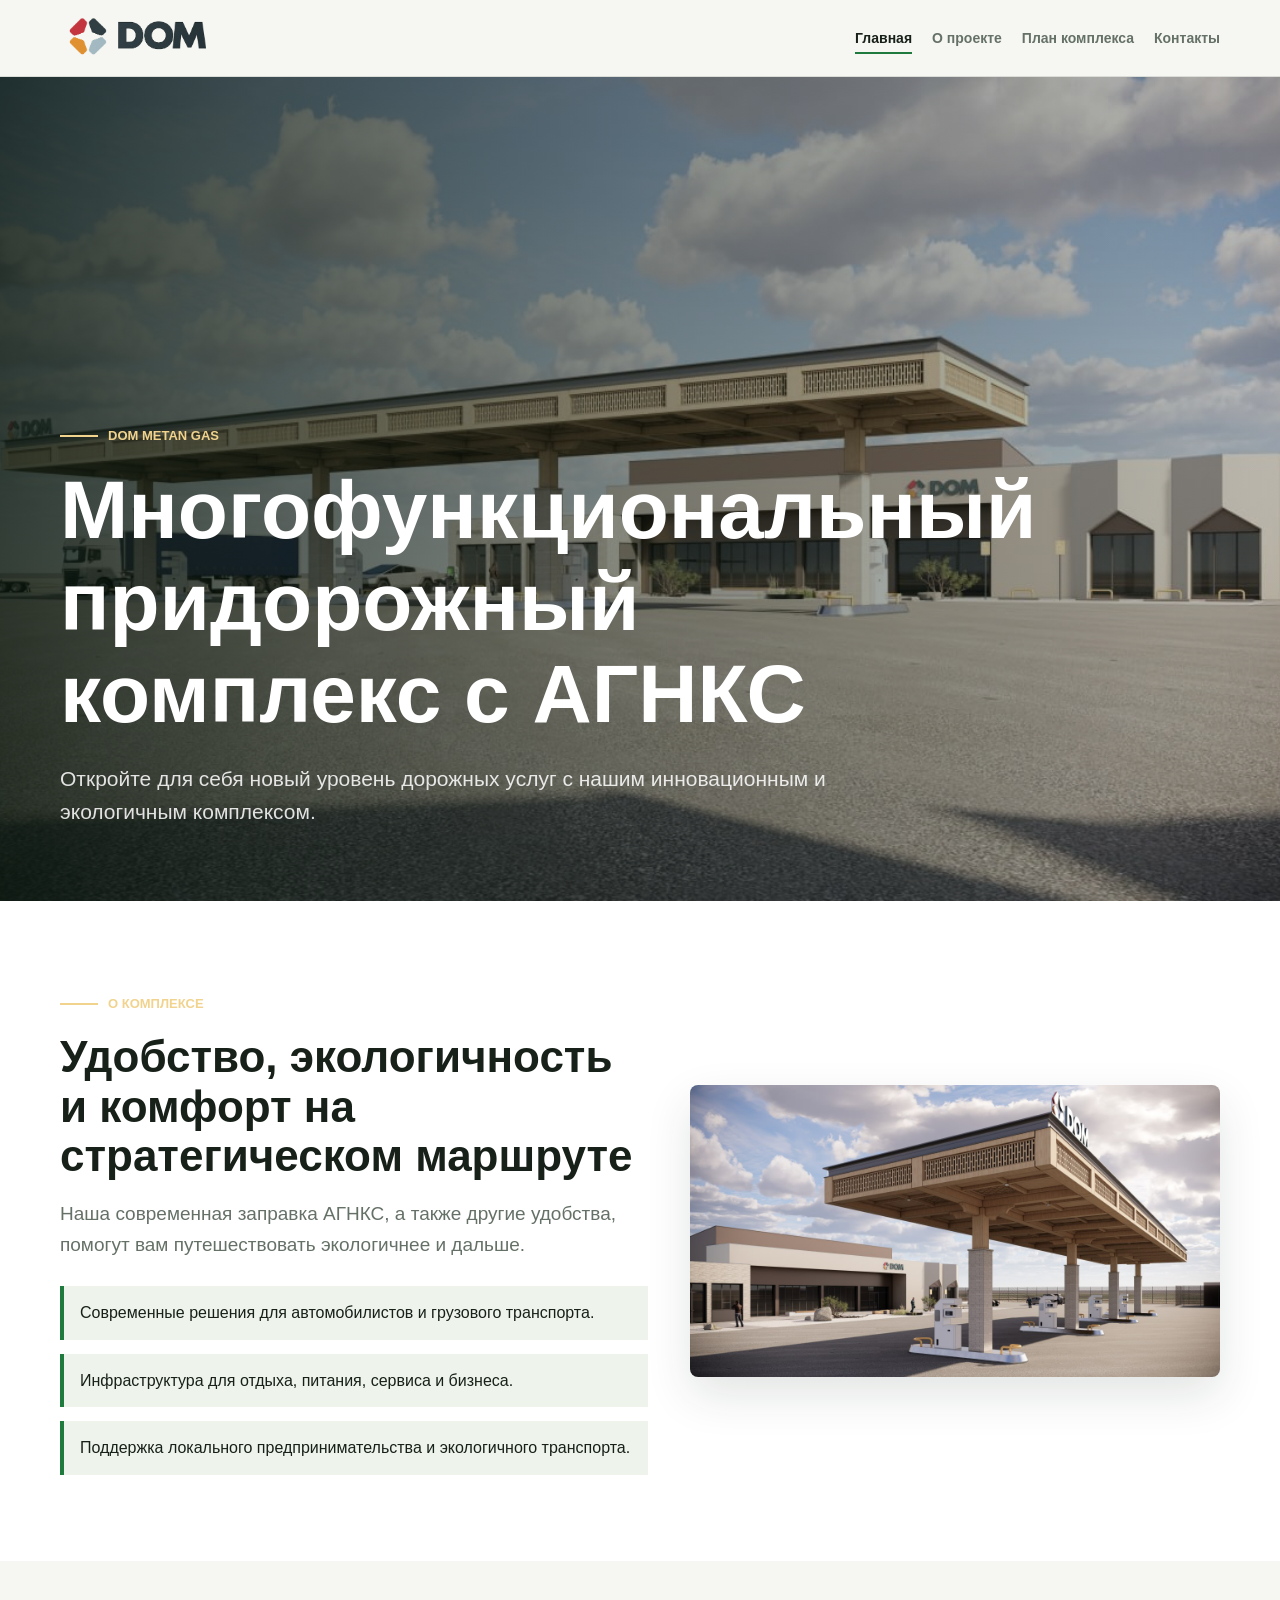
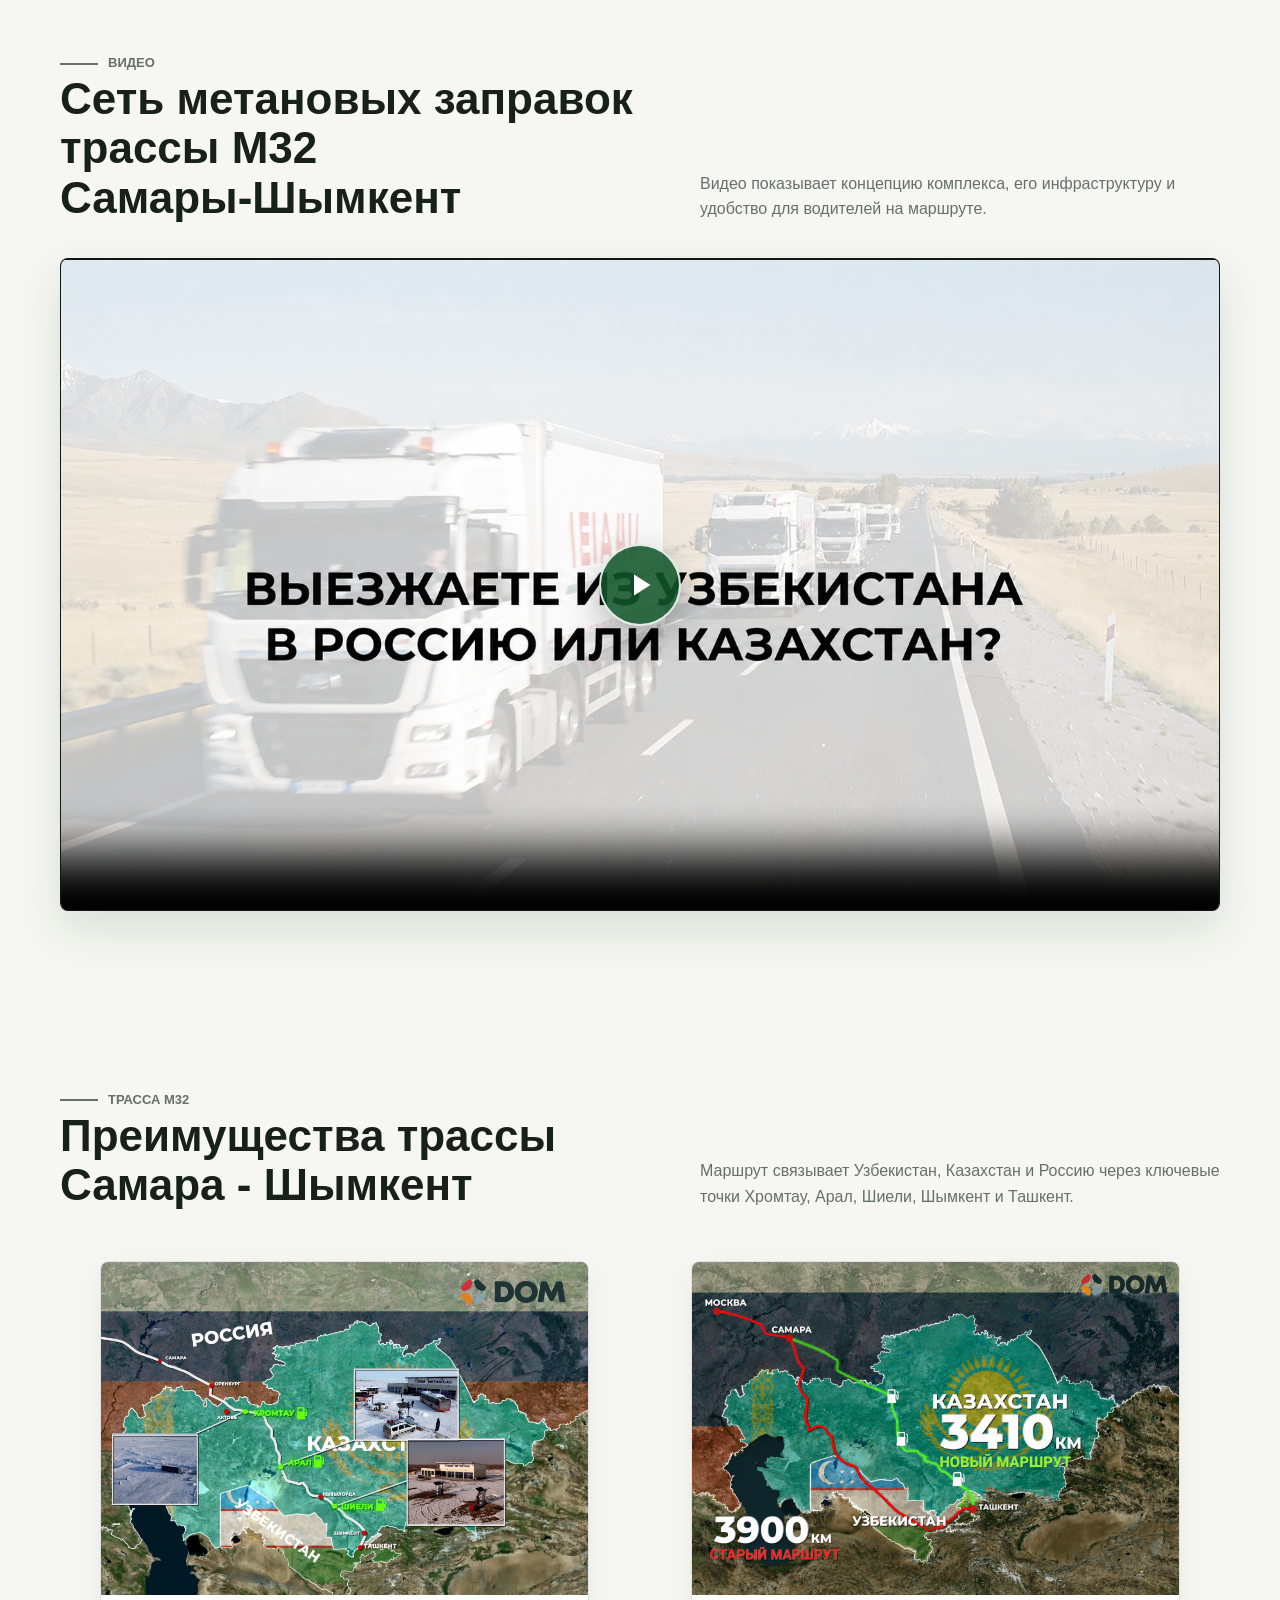
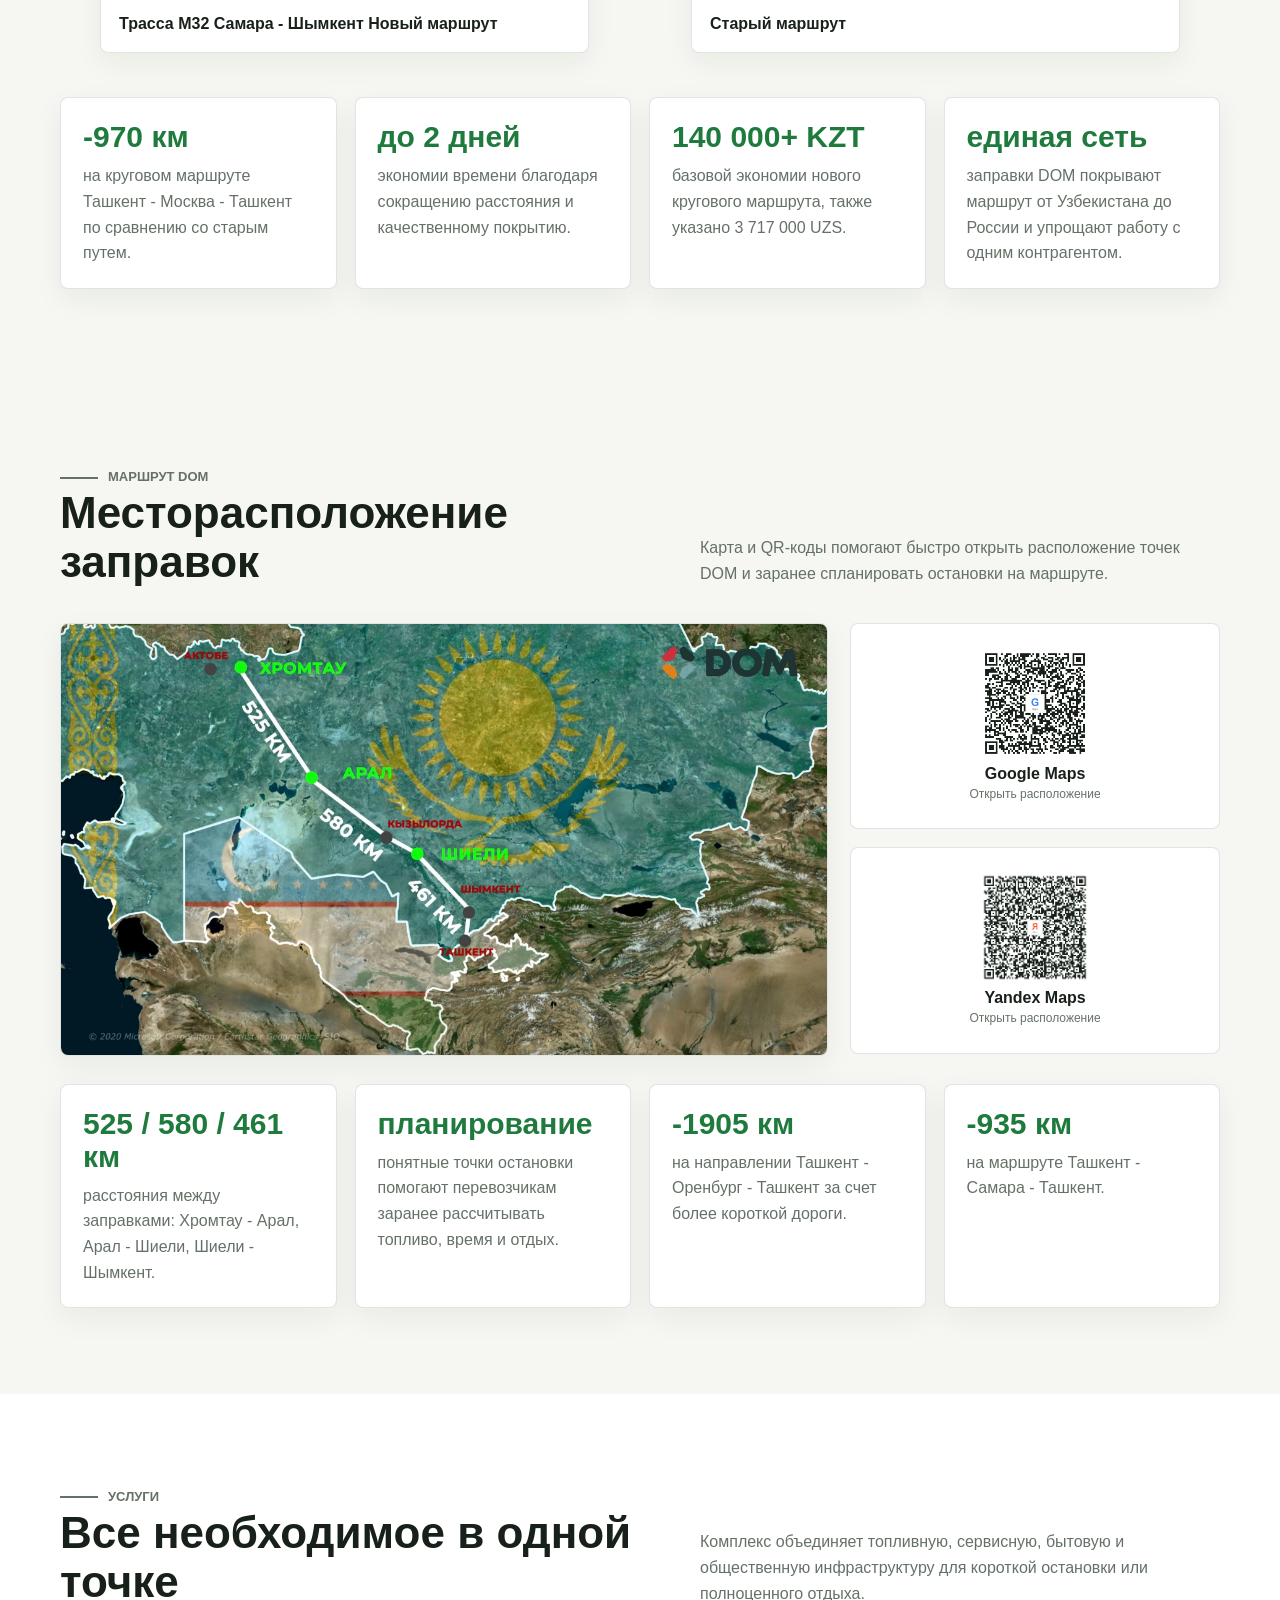
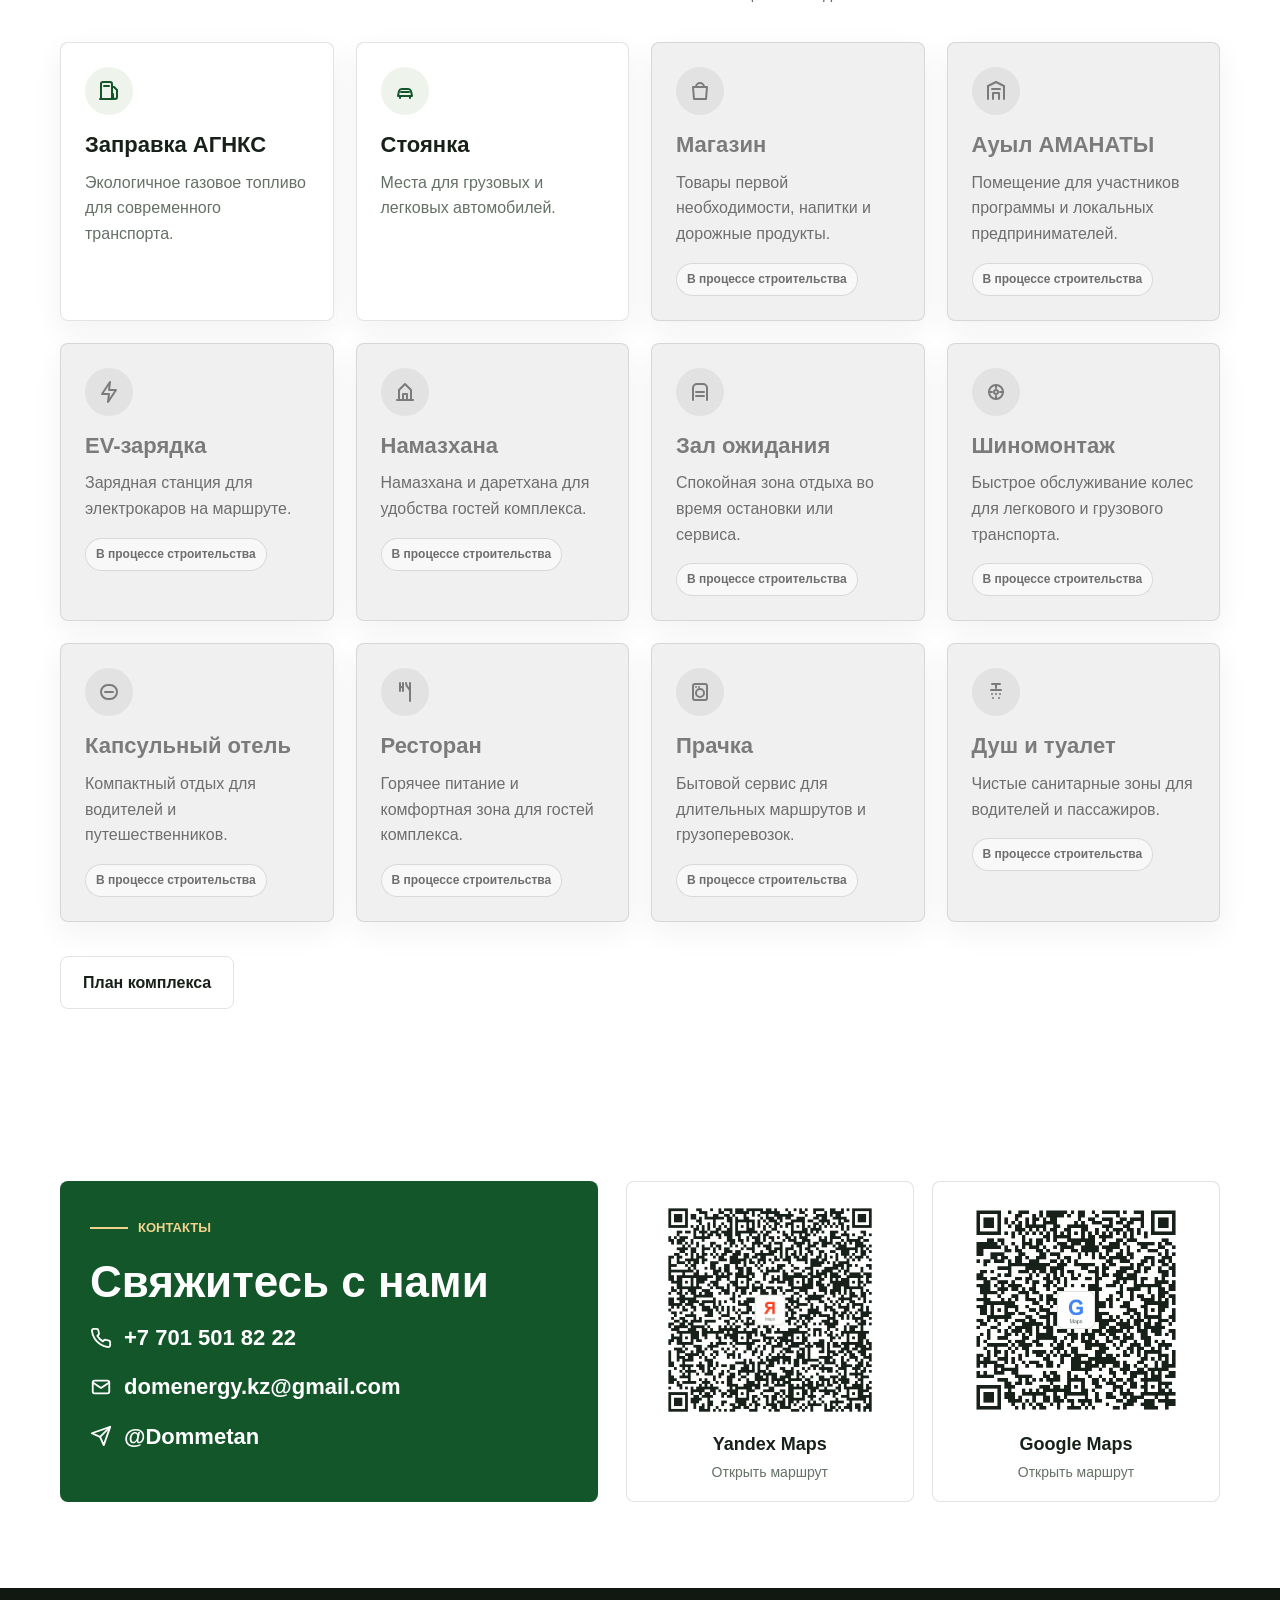
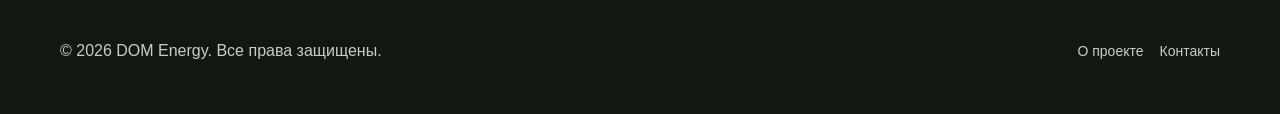
==== index.html @ 52c34eba "Publish DOM Metan Gas static website" ====
<!DOCTYPE html>
<html lang="ru">
<head>
  <meta charset="UTF-8">
  <meta name="viewport" content="width=device-width, initial-scale=1.0">
  <title>DOM Energy | Многофункциональный придорожный комплекс с АГНКС</title>
  <meta name="description" content="Многофункциональный придорожный комплекс с АГНКС: экологичная заправка, магазин, ресторан, стоянка, зарядка для электрокаров и сервисы для путешественников.">
  <meta name="keywords" content="DOM Energy, АГНКС, придорожный комплекс, заправка, Казахстан, ресторан, стоянка, электрозарядка">
  <link rel="icon" href="favicon.ico" sizes="any">
  <link rel="icon" type="image/png" sizes="32x32" href="assets/images/favicon-32.png">
  <link rel="apple-touch-icon" sizes="180x180" href="assets/images/favicon-180.png">
  <link rel="stylesheet" href="css/style.css">
</head>
<body>
  <header class="site-header">
    <div class="container header-inner">
      <a class="logo" href="index.html" aria-label="DOM Energy">
        <img src="assets/images/dom-logo.png" alt="DOM">
      </a>
      <nav class="site-nav" aria-label="Основное меню">
        <ul class="nav-list">
          <li><a class="nav-link active" href="index.html">Главная</a></li>
          <li><a class="nav-link" href="about.html">О проекте</a></li>
          <li><a class="nav-link" href="plan.html">План комплекса</a></li>
          <li><a class="nav-link" href="#contacts">Контакты</a></li>
        </ul>
      </nav>
      <button class="burger" type="button" aria-label="Открыть меню" aria-expanded="false">
        <span></span><span></span><span></span>
      </button>
    </div>
  </header>

  <main>
    <section class="hero" style="--hero-image: url('../assets/images/hero-dom-station.jpg');">
      <div class="container hero-content reveal">
        <p class="eyebrow">DOM Metan Gas</p>
        <h1>Многофункциональный придорожный комплекс с АГНКС</h1>
        <p class="hero-text">Откройте для себя новый уровень дорожных услуг с нашим инновационным и экологичным комплексом.</p>
      </div>
    </section>

    <section class="section section-alt">
      <div class="container feature">
        <div class="reveal">
          <p class="eyebrow">О комплексе</p>
          <h2>Удобство, экологичность и комфорт на стратегическом маршруте</h2>
          <p class="lead">Наша современная заправка АГНКС, а также другие удобства, помогут вам путешествовать экологичнее и дальше.</p>
          <ul class="feature-list">
            <li>Современные решения для автомобилистов и грузового транспорта.</li>
            <li>Инфраструктура для отдыха, питания, сервиса и бизнеса.</li>
            <li>Поддержка локального предпринимательства и экологичного транспорта.</li>
          </ul>
        </div>
        <div class="feature-media reveal">
          <!-- Замените assets/images/about-complex.svg на реальное фото комплекса. -->
          <img src="assets/images/main_dom.jpg" alt="Визуализация придорожного комплекса DOM Energy">
        </div>
      </div>
    </section>

    <section class="section">
      <div class="container">
        <div class="section-head reveal">
          <div>
            <p class="eyebrow">Видео</p>
            <h2>Сеть метановых заправок трассы M32 <br> Самары-Шымкент</h2>
          </div>
          <p>Видео показывает концепцию комплекса, его инфраструктуру и удобство для водителей на маршруте.</p>
        </div>
        <div class="video-frame reveal">
          <video controls preload="metadata" poster="assets/images/video_obl.png">
            <source src="assets/videos/metan-gas-final.mp4" type="video/mp4">
            Ваш браузер не поддерживает воспроизведение видео.
          </video>
          <button class="video-play-button" type="button" aria-label="Запустить видео">
            <svg viewBox="0 0 24 24" aria-hidden="true"><path d="m8 5 11 7-11 7z"/></svg>
          </button>
        </div>
      </div>
    </section>

    <section class="section">
      <div class="container">
        <div class="section-head reveal">
          <div>
            <p class="eyebrow">Трасса М32</p>
            <h2>Преимущества трассы Самара - Шымкент</h2>
          </div>
          <p>Маршрут связывает Узбекистан, Казахстан и Россию через ключевые точки Хромтау, Арал, Шиели, Шымкент и Ташкент.</p>
        </div>
        <div class="route-map-grid">
          <figure class="card image-card route-map reveal">
            <img src="assets/images/road-m32-page-2.jpg" alt="Трасса М32 Самара - Шымкент на карте">
            <figcaption>Трасса М32 Самара - Шымкент Новый маршрут </figcaption>
          </figure>
          <figure class="card image-card route-map reveal">
            <img src="assets/images/image.png" alt="Участок маршрута Хромтау, Арал, Шиели, Шымкент, Ташкент">
            <figcaption>Старый маршрут</figcaption>
          </figure>
        </div>
        <div class="route-benefits">
          <article class="card route-benefit reveal"><strong>-970 км</strong><span>на круговом маршруте Ташкент - Москва - Ташкент по сравнению со старым путем.</span></article>
          <article class="card route-benefit reveal"><strong>до 2 дней</strong><span>экономии времени благодаря сокращению расстояния и качественному покрытию.</span></article>
          <article class="card route-benefit reveal"><strong>140 000+ KZT</strong><span>базовой экономии нового кругового маршрута, также указано 3 717 000 UZS.</span></article>
          <article class="card route-benefit reveal"><strong>единая сеть</strong><span>заправки DOM покрывают маршрут от Узбекистана до России и упрощают работу с одним контрагентом.</span></article>
        </div>
      </div>
    </section>

    <section class="section">
      <div class="container">
        <div class="section-head reveal">
          <div>
            <p class="eyebrow">Маршрут DOM</p>
            <h2>Месторасположение заправок</h2>
          </div>
          <p>Карта и QR-коды помогают быстро открыть расположение точек DOM и заранее спланировать остановки на маршруте.</p>
        </div>
        <div class="station-location-layout">
          <figure class="card image-card station-location-map reveal">
            <img src="assets/images/road-m32-page-8.jpg" alt="Расположение заправок DOM на маршруте Хромтау, Арал, Шиели и Шымкент">
          </figure>
          <div class="station-location-qr reveal">
            <a class="qr-card" href="https://www.google.com/maps/d/u/0/viewer?mid=1s1gY3Ac9xIA22QVMr-8RvJPX52VgwzE&ll=44.91332189562883%2C66.1954062853998&z=5" target="_blank" rel="noopener">
              <img src="assets/images/qr-google.png" alt="QR-код расположения заправок в Google Maps">
              <h3>Google Maps</h3>
              <p>Открыть расположение</p>
            </a>
            <a class="qr-card" href="https://yandex.kz/maps/?l=sat%2Cskl&ll=69.679462%2C48.228951&mode=usermaps&source=constructorLink&um=constructor%3Add75e67c82feb4b6790c276343f9a0adabf90b394c33e07c83ea344fcc269976&z=5" target="_blank" rel="noopener">
              <img src="assets/images/qr-yandex.png" alt="QR-код расположения заправок в Яндекс Картах">
              <h3>Yandex Maps</h3>
              <p>Открыть расположение</p>
            </a>
          </div>
        </div>
        <div class="route-benefits">
          <article class="card route-benefit reveal"><strong>525 / 580 / 461 км</strong><span>расстояния между заправками: Хромтау - Арал, Арал - Шиели, Шиели - Шымкент.</span></article>
          <article class="card route-benefit reveal"><strong>планирование</strong><span>понятные точки остановки помогают перевозчикам заранее рассчитывать топливо, время и отдых.</span></article>
          <article class="card route-benefit reveal"><strong>-1905 км</strong><span>на направлении Ташкент - Оренбург - Ташкент за счет более короткой дороги.</span></article>
          <article class="card route-benefit reveal"><strong>-935 км</strong><span>на маршруте Ташкент - Самара - Ташкент.</span></article>
        </div>
      </div>
    </section>

    <section class="section section-alt">
      <div class="container">
        <div class="section-head reveal">
          <div>
            <p class="eyebrow">Услуги</p>
            <h2>Все необходимое в одной точке</h2>
          </div>
          <p>Комплекс объединяет топливную, сервисную, бытовую и общественную инфраструктуру для короткой остановки или полноценного отдыха.</p>
        </div>
        <div class="grid grid-4">
          <article class="card service-card reveal"><div class="service-icon"><svg viewBox="0 0 24 24"><path d="M4 20V5a2 2 0 0 1 2-2h7a2 2 0 0 1 2 2v15"/><path d="M3 20h13"/><path d="M7 7h5"/><path d="M15 8h2l3 3v7a2 2 0 0 1-4 0v-3h-1"/></svg></div><h3>Заправка АГНКС</h3><p>Экологичное газовое топливо для современного транспорта.</p></article>
          <article class="card service-card reveal"><div class="service-icon"><svg viewBox="0 0 24 24"><path d="M5 17h14l-1-5a3 3 0 0 0-3-2H9a3 3 0 0 0-3 2z"/><path d="M7 17v2"/><path d="M17 17v2"/><path d="M8 13h8"/></svg></div><h3>Стоянка</h3><p>Места для грузовых и легковых автомобилей.</p></article>
          <article class="card service-card service-card--pending reveal"><div class="service-icon"><svg viewBox="0 0 24 24"><path d="M5 8h14l-1 12H6z"/><path d="M8 8a4 4 0 0 1 8 0"/></svg></div><h3>Магазин</h3><p>Товары первой необходимости, напитки и дорожные продукты.</p><span class="service-status">В процессе строительства</span></article>
          <article class="card service-card service-card--pending reveal"><div class="service-icon"><svg viewBox="0 0 24 24"><path d="M4 20V7l8-4 8 4v13"/><path d="M9 20v-6h6v6"/><path d="M8 10h8"/></svg></div><h3>Ауыл АМАНАТЫ</h3><p>Помещение для участников программы и локальных предпринимателей.</p><span class="service-status">В процессе строительства</span></article>
          <article class="card service-card service-card--pending reveal"><div class="service-icon"><svg viewBox="0 0 24 24"><path d="M13 2 5 14h7l-1 8 8-12h-7z"/></svg></div><h3>EV-зарядка</h3><p>Зарядная станция для электрокаров на маршруте.</p><span class="service-status">В процессе строительства</span></article>
          <article class="card service-card service-card--pending reveal"><div class="service-icon"><svg viewBox="0 0 24 24"><path d="M4 20h16"/><path d="M6 20V10l6-6 6 6v10"/><path d="M10 20v-6h4v6"/></svg></div><h3>Намазхана</h3><p>Намазхана и даретхана для удобства гостей комплекса.</p><span class="service-status">В процессе строительства</span></article>
          <article class="card service-card service-card--pending reveal"><div class="service-icon"><svg viewBox="0 0 24 24"><path d="M5 20V8a4 4 0 0 1 4-4h6a4 4 0 0 1 4 4v12"/><path d="M8 12h8"/><path d="M8 16h8"/></svg></div><h3>Зал ожидания</h3><p>Спокойная зона отдыха во время остановки или сервиса.</p><span class="service-status">В процессе строительства</span></article>
          <article class="card service-card service-card--pending reveal"><div class="service-icon"><svg viewBox="0 0 24 24"><circle cx="12" cy="12" r="7"/><circle cx="12" cy="12" r="2"/><path d="M12 5v3M12 16v3M5 12h3M16 12h3"/></svg></div><h3>Шиномонтаж</h3><p>Быстрое обслуживание колес для легкового и грузового транспорта.</p><span class="service-status">В процессе строительства</span></article>
          <article class="card service-card service-card--pending reveal"><div class="service-icon"><svg viewBox="0 0 24 24"><rect x="4" y="5" width="16" height="14" rx="7"/><path d="M8 12h8"/></svg></div><h3>Капсульный отель</h3><p>Компактный отдых для водителей и путешественников.</p><span class="service-status">В процессе строительства</span></article>
          <article class="card service-card service-card--pending reveal"><div class="service-icon"><svg viewBox="0 0 24 24"><path d="M7 3v8"/><path d="M10 3v8"/><path d="M7 7h3"/><path d="M17 3v18"/><path d="M13 3c0 5 4 5 4 8"/></svg></div><h3>Ресторан</h3><p>Горячее питание и комфортная зона для гостей комплекса.</p><span class="service-status">В процессе строительства</span></article>
          <article class="card service-card service-card--pending reveal"><div class="service-icon"><svg viewBox="0 0 24 24"><rect x="5" y="4" width="14" height="16" rx="2"/><circle cx="12" cy="13" r="4"/><path d="M8 7h.01M11 7h.01"/></svg></div><h3>Прачка</h3><p>Бытовой сервис для длительных маршрутов и грузоперевозок.</p><span class="service-status">В процессе строительства</span></article>
          <article class="card service-card service-card--pending reveal"><div class="service-icon"><svg viewBox="0 0 24 24"><path d="M8 4h8"/><path d="M12 4v4"/><path d="M7 10h10"/><path d="M8 14h.01M12 14h.01M16 14h.01M9 18h.01M15 18h.01"/></svg></div><h3>Душ и туалет</h3><p>Чистые санитарные зоны для водителей и пассажиров.</p><span class="service-status">В процессе строительства</span></article>
        </div>
        <div class="section-actions reveal">
          <a class="btn btn-outline" href="plan.html">План комплекса</a>
        </div>
      </div>
    </section>

    <section class="section section-alt" id="contacts">
      <div class="container contact-box reveal">
        <div class="contact-panel">
          <p class="eyebrow">Контакты</p>
          <h2>Свяжитесь с нами</h2>
          <a href="tel:+77015018222"><svg viewBox="0 0 24 24" aria-hidden="true"><path d="M22 16.92v3a2 2 0 0 1-2.18 2 19.79 19.79 0 0 1-8.63-3.07 19.5 19.5 0 0 1-6-6A19.79 19.79 0 0 1 2.12 4.18 2 2 0 0 1 4.11 2h3a2 2 0 0 1 2 1.72c.12.9.33 1.78.62 2.63a2 2 0 0 1-.45 2.11L8 9.73a16 16 0 0 0 6 6l1.27-1.27a2 2 0 0 1 2.11-.45c.85.29 1.73.5 2.63.62A2 2 0 0 1 22 16.92z"/></svg><span>+7 701 501 82 22</span></a>
          <a href="mailto:domenergy.kz@gmail.com"><svg viewBox="0 0 24 24" aria-hidden="true"><rect x="3" y="5" width="18" height="14" rx="2"/><path d="m3 7 9 6 9-6"/></svg><span>domenergy.kz@gmail.com</span></a>
          <a href="https://t.me/Dommetan" target="_blank" rel="noopener"><svg viewBox="0 0 24 24" aria-hidden="true"><path d="m22 2-7 20-4-9-9-4z"/><path d="M22 2 11 13"/></svg><span>@Dommetan</span></a>
        </div>
        <div class="qr-grid">
          <a class="qr-card" href="https://yandex.kz/maps/?l=sat%2Cskl&ll=69.679462%2C48.228951&mode=usermaps&source=constructorLink&um=constructor%3Add75e67c82feb4b6790c276343f9a0adabf90b394c33e07c83ea344fcc269976&z=5" target="_blank" rel="noopener">
            <img src="assets/images/qr-yandex.png" alt="QR-код для открытия маршрута в Яндекс Картах">
            <h3>Yandex Maps</h3>
            <p>Открыть маршрут</p>
          </a>
          <a class="qr-card" href="https://www.google.com/maps/d/u/0/viewer?mid=1s1gY3Ac9xIA22QVMr-8RvJPX52VgwzE&ll=44.91332189562883%2C66.1954062853998&z=5" target="_blank" rel="noopener">
            <img src="assets/images/qr-google.png" alt="QR-код для открытия маршрута в Google Maps">
            <h3>Google Maps</h3>
            <p>Открыть маршрут</p>
          </a>
        </div>
      </div>
    </section>
  </main>

  <footer class="site-footer">
    <div class="container footer-inner">
      <p>© 2026 DOM Energy. Все права защищены.</p>
      <div class="footer-links">
        <a href="about.html">О проекте</a>
        <a href="#contacts">Контакты</a>
      </div>
    </div>
  </footer>
  <script src="js/main.js"></script>
</body>
</html>
---- css/style.css ----
:root {
  --bg: #f6f7f2;
  --surface: #ffffff;
  --surface-soft: #eef4ec;
  --text: #172019;
  --muted: #657167;
  --brand: #1f7a3d;
  --brand-dark: #12562a;
  --accent: #d7a84d;
  --line: rgba(23, 32, 25, 0.12);
  --shadow: 0 18px 46px rgba(15, 38, 22, 0.12);
  --radius: 8px;
}

* {
  box-sizing: border-box;
}

html {
  scroll-behavior: smooth;
}

body {
  margin: 0;
  font-family: Arial, Helvetica, sans-serif;
  color: var(--text);
  background: var(--bg);
  line-height: 1.6;
}

img {
  display: block;
  width: 100%;
  height: auto;
}

a {
  color: inherit;
  text-decoration: none;
}

.container {
  width: min(1160px, calc(100% - 32px));
  margin: 0 auto;
}

.site-header {
  position: sticky;
  top: 0;
  z-index: 50;
  background: rgba(246, 247, 242, 0.92);
  border-bottom: 1px solid var(--line);
  backdrop-filter: blur(14px);
}

.header-inner {
  display: flex;
  align-items: center;
  justify-content: space-between;
  min-height: 76px;
  gap: 24px;
}

.logo {
  display: inline-flex;
  align-items: center;
  flex: 0 0 auto;
}

.logo img {
  width: 156px;
  height: auto;
  max-height: 54px;
  object-fit: contain;
}

.nav-list {
  display: flex;
  align-items: center;
  gap: 20px;
  margin: 0;
  padding: 0;
  list-style: none;
  font-size: 14px;
  font-weight: 700;
}

.nav-link {
  position: relative;
  padding: 8px 0;
  color: var(--muted);
  transition: color 0.2s ease;
}

.nav-link::after {
  position: absolute;
  right: 0;
  bottom: 0;
  left: 0;
  height: 2px;
  content: "";
  background: var(--brand);
  transform: scaleX(0);
  transform-origin: left;
  transition: transform 0.2s ease;
}

.nav-link:hover,
.nav-link.active {
  color: var(--text);
}

.nav-link:hover::after,
.nav-link.active::after {
  transform: scaleX(1);
}

.burger {
  display: none;
  width: 44px;
  height: 44px;
  padding: 0;
  border: 1px solid var(--line);
  border-radius: var(--radius);
  background: var(--surface);
  cursor: pointer;
}

.burger span {
  display: block;
  width: 20px;
  height: 2px;
  margin: 5px auto;
  background: var(--text);
  transition: transform 0.2s ease, opacity 0.2s ease;
}

.burger.is-open span:nth-child(1) {
  transform: translateY(7px) rotate(45deg);
}

.burger.is-open span:nth-child(2) {
  opacity: 0;
}

.burger.is-open span:nth-child(3) {
  transform: translateY(-7px) rotate(-45deg);
}

.hero {
  position: relative;
  display: grid;
  align-items: end;
  min-height: calc(100vh - 76px);
  padding: 110px 0 72px;
  color: #fff;
  background-image: linear-gradient(90deg, rgba(9, 22, 13, 0.82), rgba(9, 22, 13, 0.48), rgba(9, 22, 13, 0.24)), var(--hero-image);
  background-position: center;
  background-size: cover;
}

.page-hero {
  min-height: 430px;
}

.about-hero {
  align-items: center;
  padding-top: 72px;
  padding-bottom: 72px;
}

.hero-content {
  max-width: none;
}

.hero-content h1,
.hero-content .hero-text {
  max-width: 880px;
}

.eyebrow {
  display: inline-flex;
  align-items: center;
  gap: 10px;
  margin: 0 0 18px;
  color: #f1d38d;
  font-size: 13px;
  font-weight: 800;
  text-transform: uppercase;
}

.eyebrow::before {
  width: 38px;
  height: 2px;
  content: "";
  background: currentColor;
}

h1,
h2,
h3 {
  margin: 0;
  line-height: 1.12;
}

h1 {
  max-width: 880px;
  font-size: clamp(40px, 7vw, 82px);
}

h2 {
  font-size: clamp(30px, 4vw, 44px);
}

h3 {
  font-size: 22px;
}

.hero-text {
  max-width: 660px;
  margin: 22px 0 0;
  color: rgba(255, 255, 255, 0.86);
  font-size: clamp(17px, 2vw, 21px);
}

.hero-actions,
.section-actions {
  display: flex;
  flex-wrap: wrap;
  gap: 14px;
  margin-top: 34px;
}

.btn {
  display: inline-flex;
  align-items: center;
  justify-content: center;
  min-height: 48px;
  padding: 13px 22px;
  border: 1px solid transparent;
  border-radius: var(--radius);
  font-weight: 800;
  transition: transform 0.2s ease, box-shadow 0.2s ease, background 0.2s ease;
}

.btn:hover {
  transform: translateY(-2px);
  box-shadow: 0 12px 24px rgba(15, 38, 22, 0.16);
}

.btn-primary {
  color: #fff;
  background: var(--brand);
}

.btn-primary:hover {
  background: var(--brand-dark);
}

.btn-light {
  color: var(--text);
  background: #fff;
}

.btn-outline {
  color: var(--text);
  border-color: var(--line);
  background: transparent;
}

.section {
  padding: 86px 0;
}

.section-alt {
  background: var(--surface);
}

.section-head {
  display: flex;
  align-items: end;
  justify-content: space-between;
  gap: 28px;
  margin-bottom: 36px;
}

.section-head p {
  max-width: 520px;
  margin: 0;
  color: var(--muted);
}

.lead {
  max-width: 760px;
  color: var(--muted);
  font-size: 19px;
}

.grid {
  display: grid;
  gap: 22px;
}

.grid-2 {
  grid-template-columns: repeat(2, minmax(0, 1fr));
}

.grid-3 {
  grid-template-columns: repeat(3, minmax(0, 1fr));
}

.grid-4 {
  grid-template-columns: repeat(4, minmax(0, 1fr));
}

.card {
  overflow: hidden;
  border: 1px solid var(--line);
  border-radius: var(--radius);
  background: var(--surface);
  box-shadow: 0 10px 30px rgba(15, 38, 22, 0.06);
  transition: transform 0.2s ease, box-shadow 0.2s ease, border-color 0.2s ease;
}

.card:hover {
  border-color: rgba(31, 122, 61, 0.3);
  box-shadow: var(--shadow);
  transform: translateY(-4px);
}

.service-card {
  padding: 24px;
}

.service-icon {
  display: grid;
  place-items: center;
  width: 48px;
  height: 48px;
  margin-bottom: 18px;
  color: var(--brand-dark);
  border-radius: 50%;
  background: var(--surface-soft);
  font-weight: 900;
}

.service-icon svg {
  width: 24px;
  height: 24px;
  fill: none;
  stroke: currentColor;
  stroke-width: 2;
  stroke-linecap: round;
  stroke-linejoin: round;
}

.service-card--pending {
  color: #6e746d;
  background: #f0f1ed;
  filter: grayscale(1);
}

.service-card--pending .service-icon {
  color: #777d76;
  background: #e1e3de;
}

.service-card--pending h3,
.service-card--pending p {
  color: #777d76;
}

.service-status {
  display: inline-flex;
  margin-top: 16px;
  padding: 6px 10px;
  color: #6a6f69;
  border: 1px solid rgba(106, 111, 105, 0.22);
  border-radius: 999px;
  background: rgba(255, 255, 255, 0.48);
  font-size: 12px;
  font-weight: 800;
}

.service-card p,
.info-card p,
.stat-card p {
  margin: 12px 0 0;
  color: var(--muted);
}

.image-card img {
  height: 260px;
  object-fit: cover;
}

.image-card figcaption {
  padding: 16px 18px;
  font-weight: 800;
}

.gallery-page {
  min-height: calc(100vh - 76px);
  padding: 96px 0;
  background: var(--bg);
}

.gallery-title {
  max-width: 760px;
  margin-bottom: 42px;
}

.gallery-title h1 {
  color: var(--text);
  font-size: clamp(64px, 13vw, 168px);
  letter-spacing: 0;
}

.gallery-title p:not(.eyebrow) {
  max-width: 680px;
  margin: 18px 0 0;
  color: var(--muted);
  font-size: 20px;
}

.gallery-layout {
  display: grid;
  grid-template-columns: repeat(4, minmax(0, 1fr));
  grid-auto-rows: 260px;
  gap: 18px;
}

.gallery-tile {
  position: relative;
  min-height: 260px;
  margin: 0;
  overflow: hidden;
  border-radius: var(--radius);
  background: #101811;
  box-shadow: var(--shadow);
}

.gallery-tile-large {
  grid-column: span 2;
  grid-row: span 2;
}

.gallery-tile-wide {
  grid-column: span 2;
}

.gallery-tile img {
  width: 100%;
  height: 100%;
  object-fit: cover;
  transition: transform 0.45s ease;
}

.gallery-tile::after {
  position: absolute;
  inset: 0;
  content: "";
  background: linear-gradient(180deg, rgba(16, 24, 17, 0.05), rgba(16, 24, 17, 0.74));
}

.gallery-tile:hover img {
  transform: scale(1.04);
}

.gallery-tile figcaption {
  position: absolute;
  right: 20px;
  bottom: 18px;
  left: 20px;
  z-index: 1;
  color: #fff;
}

.gallery-tile figcaption span {
  display: block;
  color: #f1d38d;
  font-size: 12px;
  font-weight: 900;
  text-transform: uppercase;
}

.gallery-tile figcaption strong {
  display: block;
  margin-top: 4px;
  font-size: 22px;
  line-height: 1.2;
}

.route-map-grid {
  display: grid;
  grid-template-columns: repeat(2, minmax(0, 1fr));
  gap: 22px;
  margin-bottom: 28px;
}

.route-map img {
  width: 100%;
  height: auto;
  object-fit: initial;
  cursor: zoom-in;
}

.route-map:hover img {
  opacity: 0.92;
}

.lightbox {
  position: fixed;
  inset: 0;
  z-index: 100;
  display: none;
  align-items: center;
  justify-content: center;
  padding: 28px;
  background: rgba(10, 16, 12, 0.86);
}

.lightbox.is-open {
  display: flex;
}

.lightbox img {
  width: auto;
  max-width: min(96vw, 1500px);
  max-height: 88vh;
  border-radius: var(--radius);
  background: #fff;
  box-shadow: 0 24px 70px rgba(0, 0, 0, 0.38);
  object-fit: contain;
}

.lightbox-close {
  position: absolute;
  top: 18px;
  right: 18px;
  display: grid;
  place-items: center;
  width: 46px;
  height: 46px;
  color: var(--text);
  border: 0;
  border-radius: 50%;
  background: #fff;
  font-size: 28px;
  line-height: 1;
  cursor: pointer;
}

.route-benefits {
  display: grid;
  grid-template-columns: repeat(4, minmax(0, 1fr));
  gap: 18px;
}

.route-benefit {
  padding: 22px;
}

.route-benefit strong {
  display: block;
  color: var(--brand);
  font-size: 30px;
  line-height: 1.1;
}

.route-benefit span {
  display: block;
  margin-top: 10px;
  color: var(--muted);
}

.station-location-layout {
  display: grid;
  grid-template-columns: minmax(0, 1.35fr) minmax(300px, 0.65fr);
  gap: 22px;
  align-items: start;
  margin-bottom: 28px;
}

.station-location-map {
  margin: 0;
  line-height: 0;
}

.station-location-map img {
  display: block;
  width: 100%;
  height: auto;
  min-height: 0;
  object-fit: initial;
  cursor: zoom-in;
}

.station-location-qr {
  display: grid;
  grid-template-columns: 1fr;
  grid-template-rows: repeat(2, minmax(0, 1fr));
  gap: 18px;
  min-height: 0;
  overflow: hidden;
}

.station-location-qr .qr-card {
  display: flex;
  align-items: center;
  justify-content: center;
  flex-direction: column;
  min-height: 0;
  padding: 10px;
}

.station-location-qr .qr-card img {
  width: auto;
  height: min(60%, 130px);
  max-width: 80%;
  object-fit: contain;
}

.station-location-qr .qr-card h3 {
  margin-top: 6px;
  font-size: 16px;
}

.station-location-qr .qr-card p {
  margin-top: 2px;
  font-size: 12px;
}

.feature {
  display: grid;
  grid-template-columns: minmax(0, 1fr) minmax(320px, 0.9fr);
  gap: 42px;
  align-items: center;
}

.feature-media {
  overflow: hidden;
  border-radius: var(--radius);
  box-shadow: var(--shadow);
}

.video-frame {
  position: relative;
  overflow: hidden;
  border: 1px solid var(--line);
  border-radius: var(--radius);
  background: #101811;
  box-shadow: var(--shadow);
}

.video-frame video {
  display: block;
  width: 100%;
  max-height: 680px;
  aspect-ratio: 16 / 9;
  background: #101811;
  object-fit: contain;
}

.video-play-button {
  position: absolute;
  top: 50%;
  left: 50%;
  display: grid;
  place-items: center;
  width: 82px;
  height: 82px;
  padding: 0;
  color: #fff;
  border: 2px solid rgba(255, 255, 255, 0.86);
  border-radius: 50%;
  background: rgba(18, 86, 42, 0.88);
  box-shadow: 0 14px 36px rgba(0, 0, 0, 0.28);
  cursor: pointer;
  transform: translate(-50%, -50%);
  transition: opacity 0.2s ease, transform 0.2s ease, background 0.2s ease;
}

.video-play-button:hover {
  background: var(--brand);
  transform: translate(-50%, -50%) scale(1.06);
}

.video-play-button.is-hidden {
  pointer-events: none;
  opacity: 0;
}

.video-play-button svg {
  display: block;
  width: 36px;
  height: 36px;
  margin: 0;
  fill: currentColor;
}

.feature-list {
  display: grid;
  gap: 14px;
  margin: 26px 0 0;
  padding: 0;
  list-style: none;
}

.feature-list li {
  padding: 14px 16px;
  border-left: 4px solid var(--brand);
  background: var(--surface-soft);
}

.stat-card {
  padding: 28px;
  background: var(--surface);
}

.stat-value {
  color: var(--brand);
  font-size: clamp(34px, 5vw, 54px);
  font-weight: 900;
  line-height: 1;
}

.plan-layout {
  display: grid;
  grid-template-columns: minmax(0, 1.2fr) minmax(280px, 0.8fr);
  gap: 28px;
  align-items: start;
}

.plan-section-title {
  margin-bottom: 34px;
}

.plan-image {
  overflow: hidden;
  border-radius: var(--radius);
  background: #fff;
  box-shadow: var(--shadow);
  line-height: 0;
}

.plan-image img {
  display: block;
  width: 100%;
  height: auto;
  cursor: zoom-in;
}

.plan-zone-panel {
  padding: 28px 32px;
  border: 1px solid var(--line);
  border-radius: var(--radius);
  background: var(--surface);
  box-shadow: 0 10px 30px rgba(15, 38, 22, 0.06);
}

.plan-zone-panel h3 {
  margin-bottom: 12px;
  font-size: 28px;
}

.plan-list {
  margin: 0;
  padding: 0;
  list-style: none;
}

.plan-list li {
  display: flex;
  gap: 12px;
  padding: 14px 0;
  border-bottom: 1px solid var(--line);
}

.plan-number {
  display: grid;
  flex: 0 0 32px;
  place-items: center;
  width: 32px;
  height: 32px;
  color: #fff;
  border-radius: 50%;
  background: var(--brand);
  font-size: 13px;
  font-weight: 900;
}

.plan-number--yellow {
  color: #172019;
  background: #d0aa5c;
}

.plan-number--red {
  background: #ab3f45;
}

.plan-number--blue {
  color: #172019;
  background: #a1b7bf;
}

.plan-number--black {
  background: #172019;
}

.contact-box {
  display: grid;
  grid-template-columns: minmax(0, 0.95fr) minmax(280px, 1.05fr);
  gap: 28px;
  align-items: stretch;
}

.contact-panel {
  padding: 30px;
  color: #fff;
  border-radius: var(--radius);
  background: var(--brand-dark);
}

.contact-panel a {
  display: flex;
  align-items: center;
  gap: 12px;
  margin-top: 14px;
  color: #fff;
  font-size: 22px;
  font-weight: 900;
  overflow-wrap: anywhere;
}

.contact-panel a svg {
  flex: 0 0 22px;
  width: 22px;
  height: 22px;
  fill: none;
  stroke: currentColor;
  stroke-width: 2;
  stroke-linecap: round;
  stroke-linejoin: round;
}

.contact-note {
  padding: 30px;
  border: 1px solid var(--line);
  border-radius: var(--radius);
  background: var(--surface);
}

.qr-grid {
  display: grid;
  grid-template-columns: repeat(2, minmax(0, 1fr));
  gap: 18px;
}

.qr-card {
  padding: 18px;
  border: 1px solid var(--line);
  border-radius: var(--radius);
  background: var(--surface);
  text-align: center;
}

.qr-card img {
  width: min(100%, 220px);
  margin: 0 auto;
}

.qr-card h3 {
  margin-top: 14px;
  font-size: 18px;
}

.qr-card p {
  margin: 6px 0 0;
  color: var(--muted);
  font-size: 14px;
}

.site-footer {
  padding: 34px 0;
  color: rgba(255, 255, 255, 0.78);
  background: #101811;
}

.footer-inner {
  display: flex;
  align-items: center;
  justify-content: space-between;
  gap: 20px;
}

.footer-links {
  display: flex;
  flex-wrap: wrap;
  gap: 16px;
  font-size: 14px;
}

.footer-links a:hover {
  color: #fff;
}

.reveal {
  opacity: 0;
  transform: translateY(22px);
  transition: opacity 0.6s ease, transform 0.6s ease;
}

.reveal.is-visible {
  opacity: 1;
  transform: translateY(0);
}

.not-found {
  display: grid;
  place-items: center;
  min-height: calc(100vh - 76px);
  padding: 80px 0;
  text-align: center;
}

.not-found h1 {
  margin-bottom: 18px;
  color: var(--brand);
  font-size: clamp(78px, 18vw, 170px);
}

.not-found p {
  max-width: 560px;
  margin: 0 auto;
  color: var(--muted);
  font-size: 19px;
}

@media (max-width: 980px) {
  .burger {
    display: block;
  }

  .site-nav {
    position: fixed;
    top: 76px;
    right: 0;
    left: 0;
    padding: 18px 16px 22px;
    border-bottom: 1px solid var(--line);
    background: var(--surface);
    transform: translateY(-120%);
    transition: transform 0.24s ease;
  }

  .site-nav.is-open {
    transform: translateY(0);
  }

  .nav-list {
    display: grid;
    gap: 8px;
  }

  .nav-link {
    display: block;
    padding: 11px 0;
  }

  .grid-3,
  .grid-4,
  .feature,
  .plan-layout,
  .contact-box,
  .route-map-grid,
  .route-benefits,
  .station-location-layout {
    grid-template-columns: 1fr;
  }

  .route-benefits {
    grid-template-columns: repeat(2, minmax(0, 1fr));
  }

  .gallery-layout {
    grid-template-columns: repeat(2, minmax(0, 1fr));
  }

  .grid-4 {
    grid-template-columns: repeat(2, minmax(0, 1fr));
  }

  .section-head {
    align-items: start;
    flex-direction: column;
  }
}

@media (max-width: 680px) {
  .container {
    width: min(100% - 24px, 1160px);
  }

  .header-inner {
    min-height: 68px;
  }

  .logo img {
    width: 128px;
    max-height: 46px;
  }

  .site-nav {
    top: 68px;
  }

  .hero {
    min-height: 620px;
    padding: 86px 0 48px;
  }

  .page-hero {
    min-height: 360px;
  }

  .section {
    padding: 62px 0;
  }

  .grid-2,
  .grid-4 {
    grid-template-columns: 1fr;
  }

  .qr-grid {
    grid-template-columns: 1fr;
  }

  .station-location-qr {
    grid-template-columns: 1fr;
    grid-template-rows: none;
    height: auto !important;
    overflow: visible;
  }

  .station-location-qr .qr-card {
    padding: 18px;
  }

  .station-location-qr .qr-card img {
    width: min(70%, 180px);
    height: auto;
  }

  .route-benefits {
    grid-template-columns: 1fr;
  }

  .gallery-page {
    padding: 66px 0;
  }

  .gallery-layout {
    grid-template-columns: 1fr;
    grid-auto-rows: 250px;
  }

  .gallery-tile-large,
  .gallery-tile-wide {
    grid-column: auto;
    grid-row: auto;
  }

  .hero-actions,
  .section-actions {
    align-items: stretch;
    flex-direction: column;
  }

  .btn {
    width: 100%;
  }

  .footer-inner {
    align-items: start;
    flex-direction: column;
  }
}
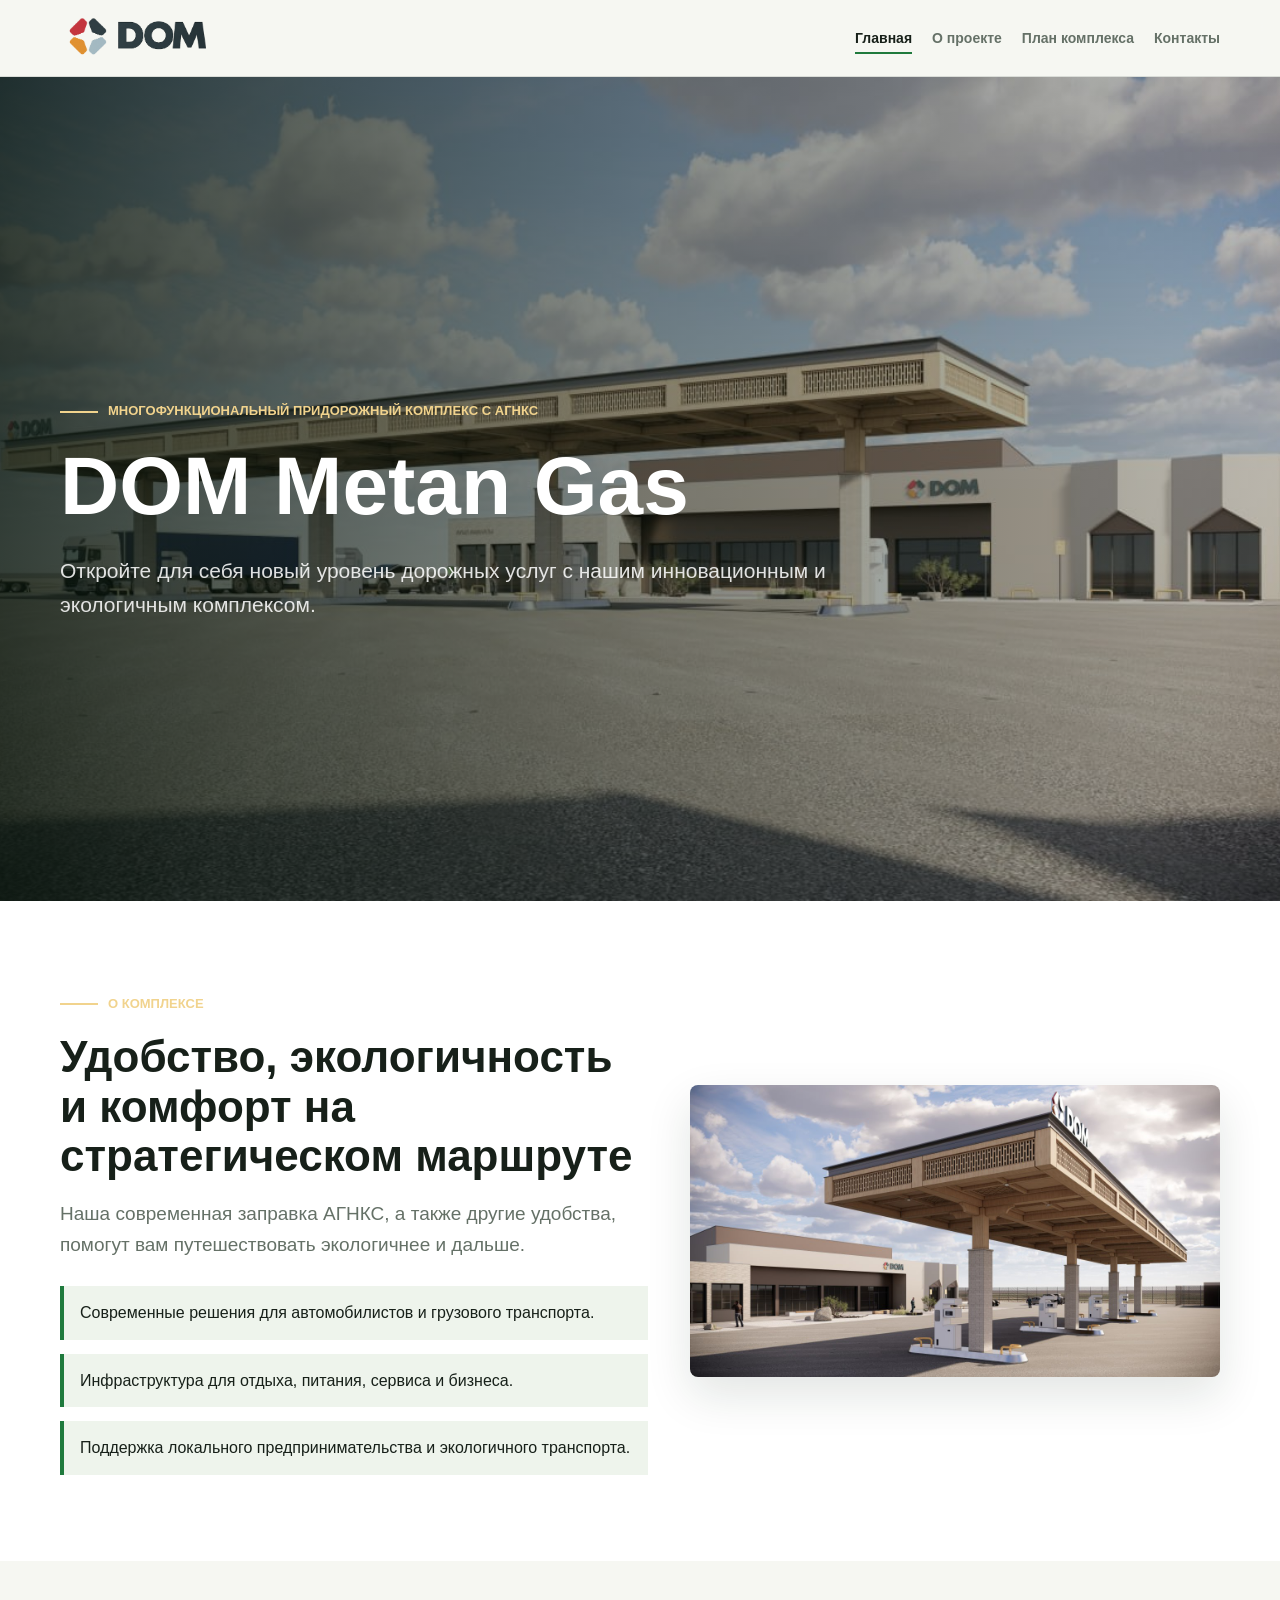
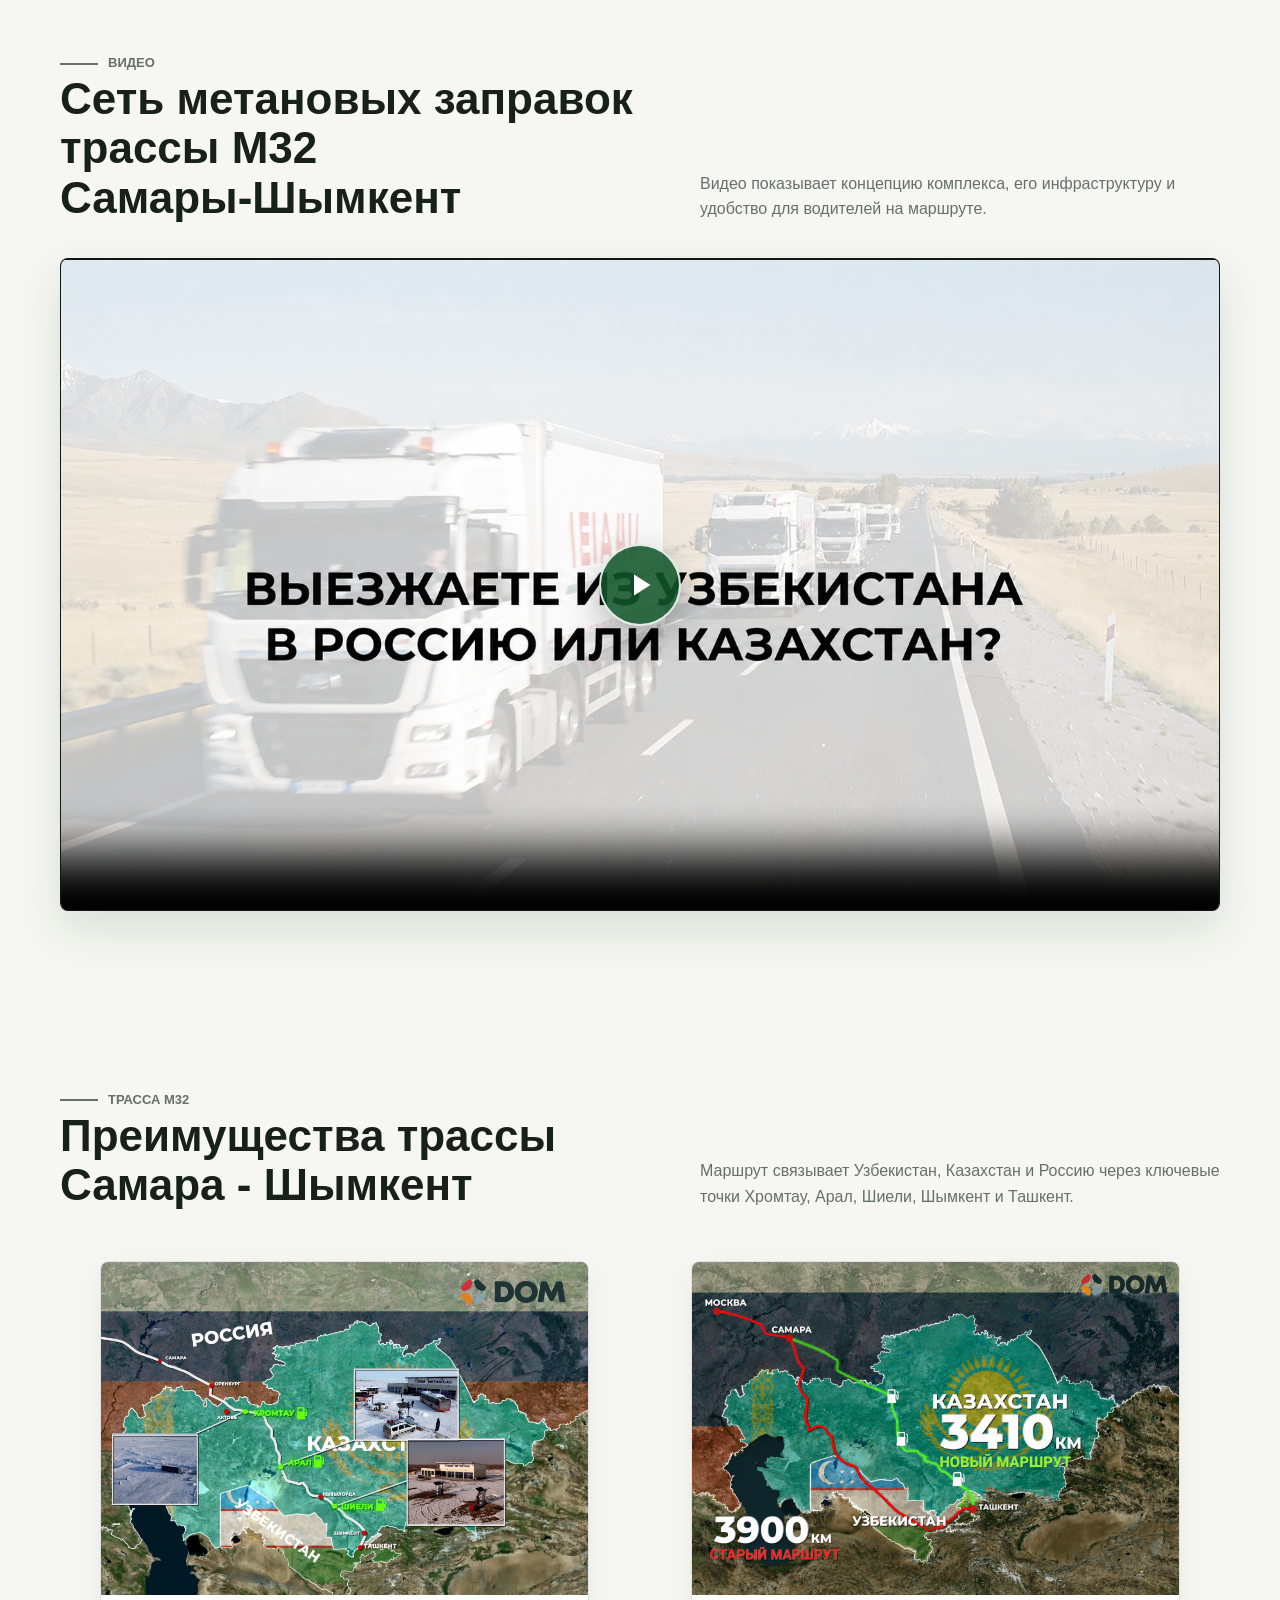
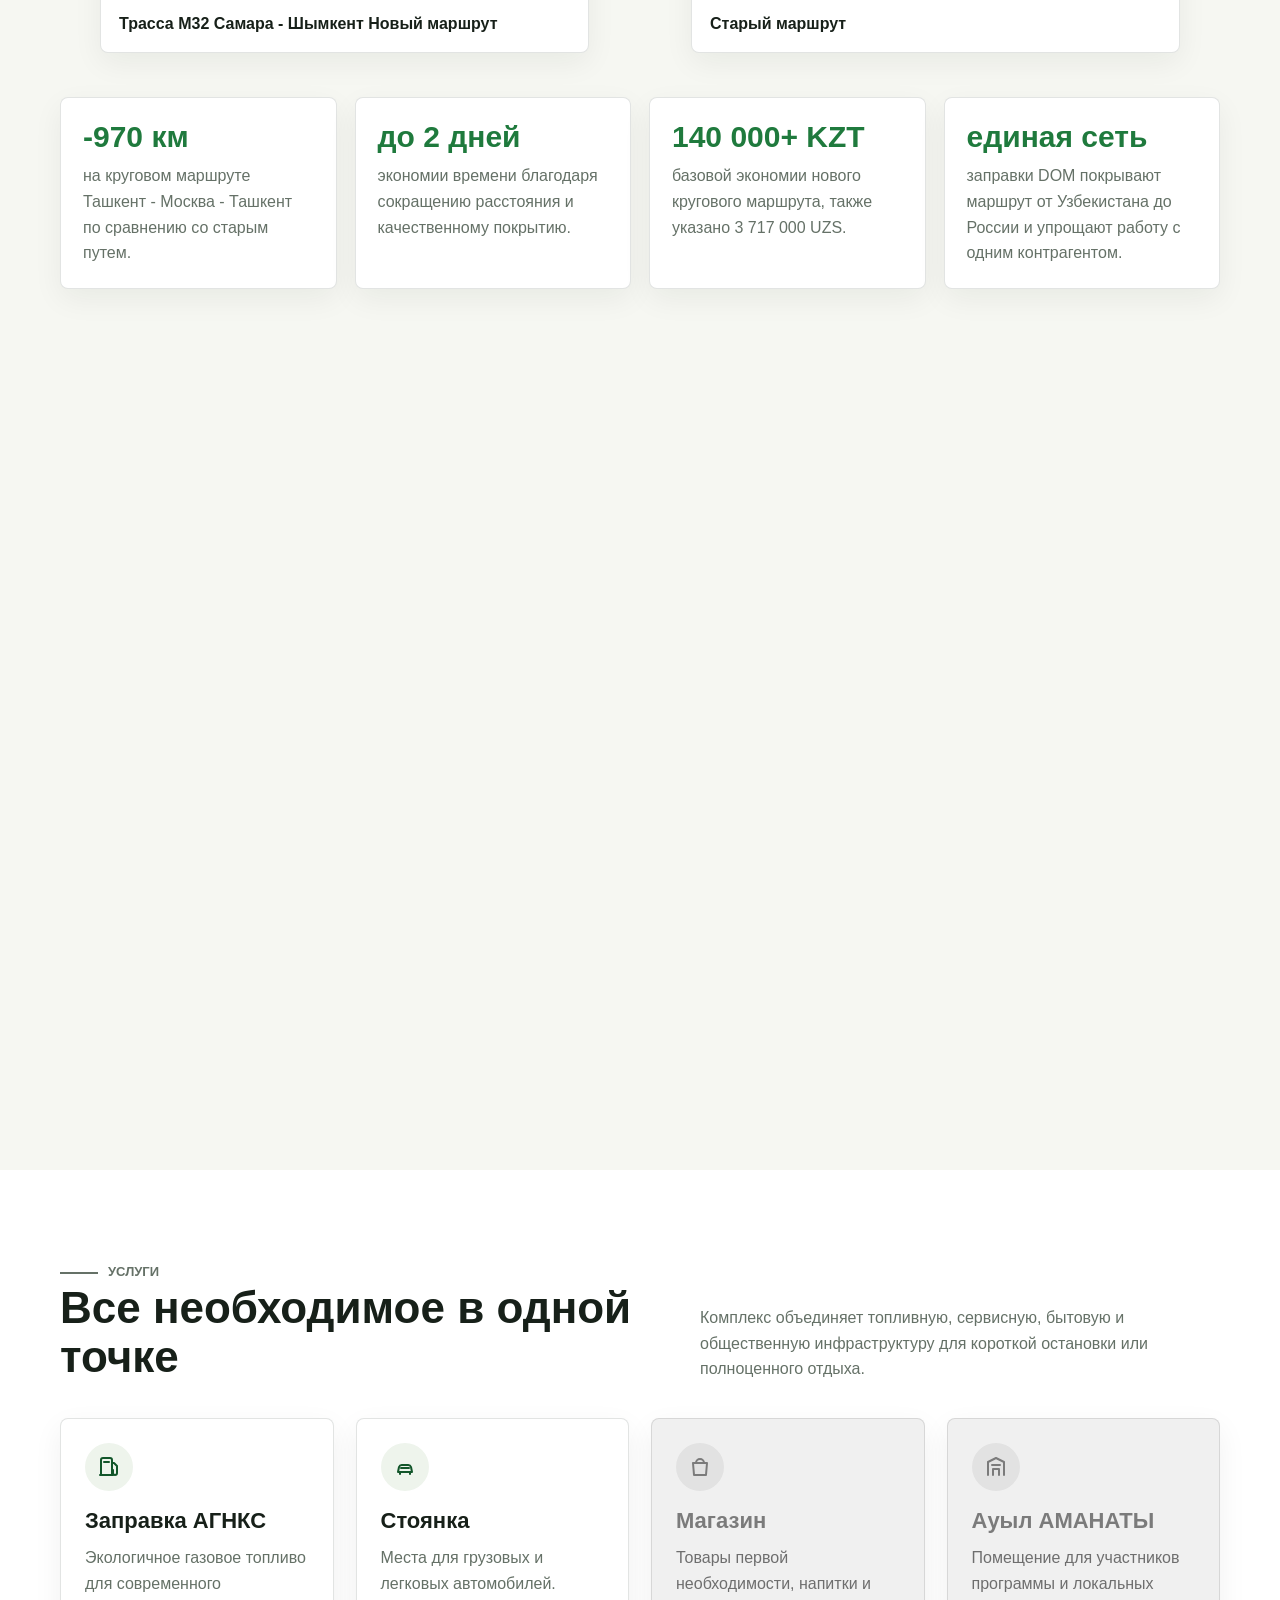
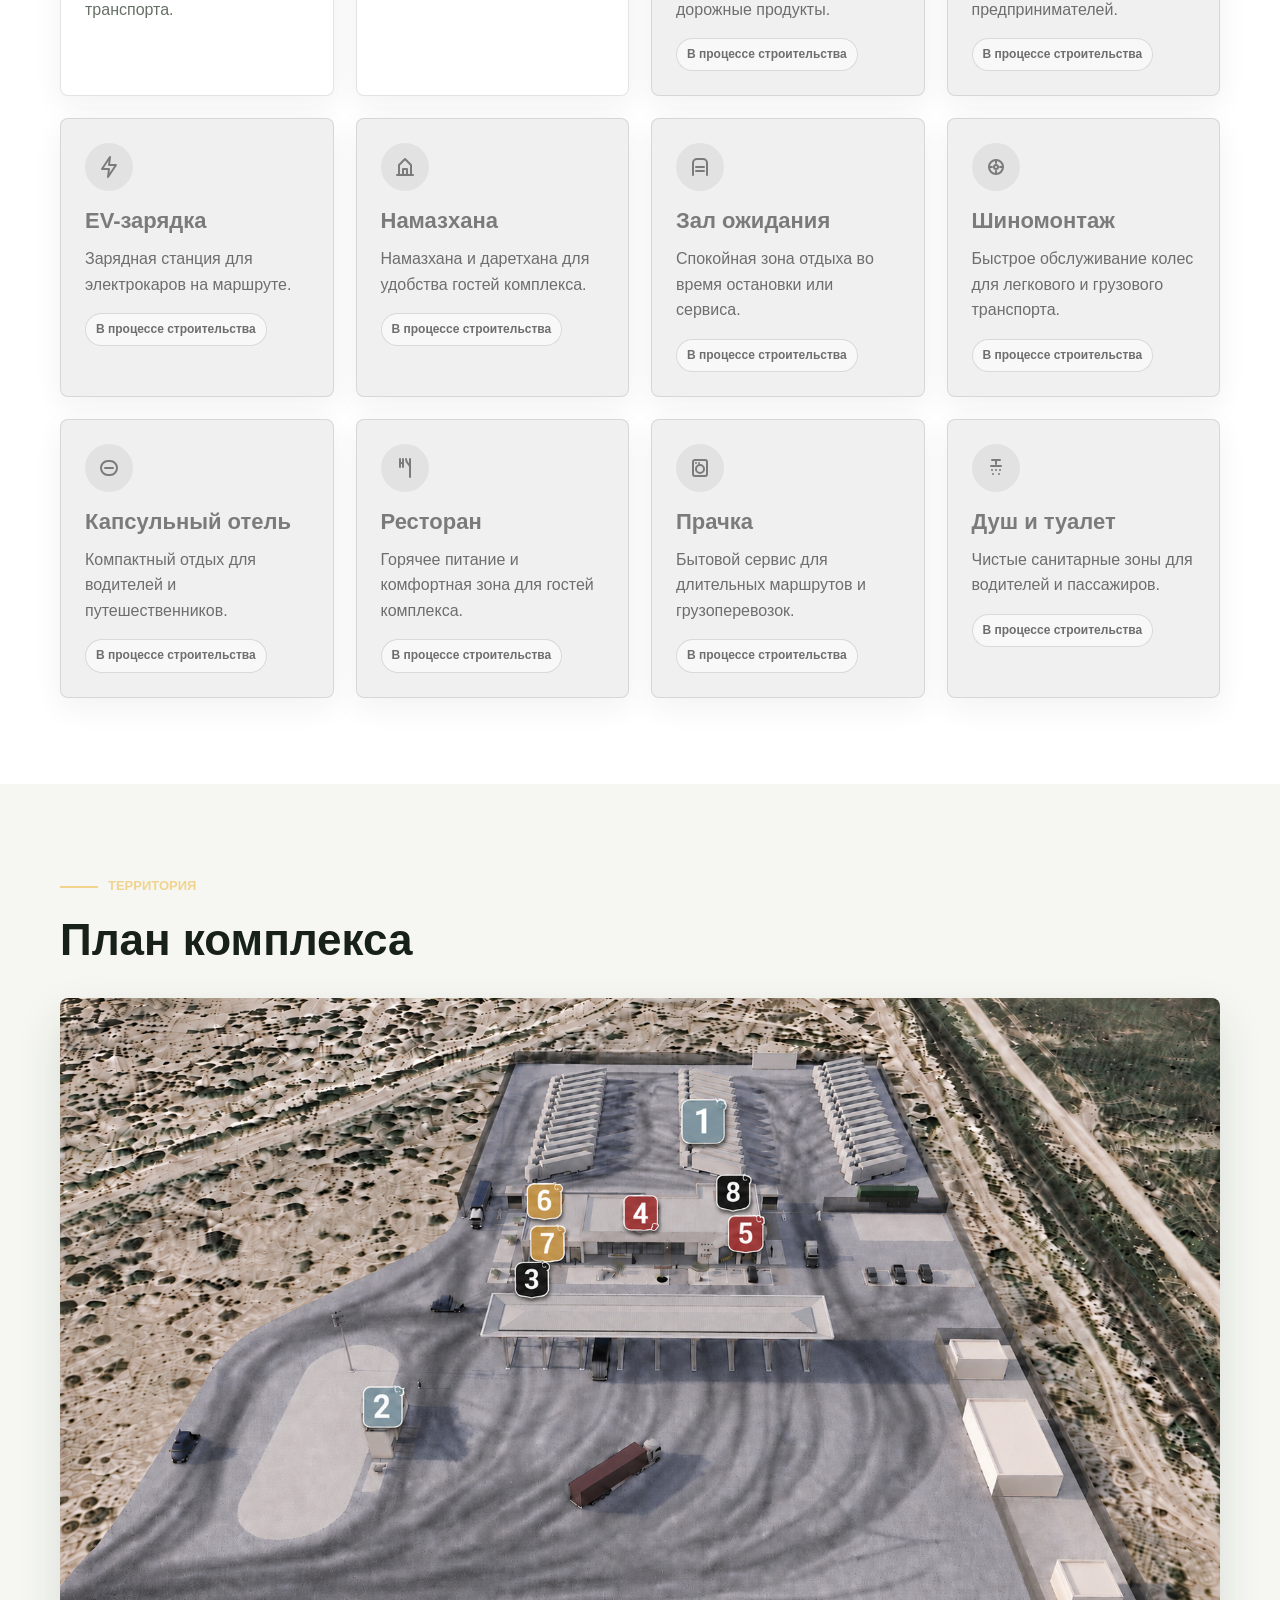
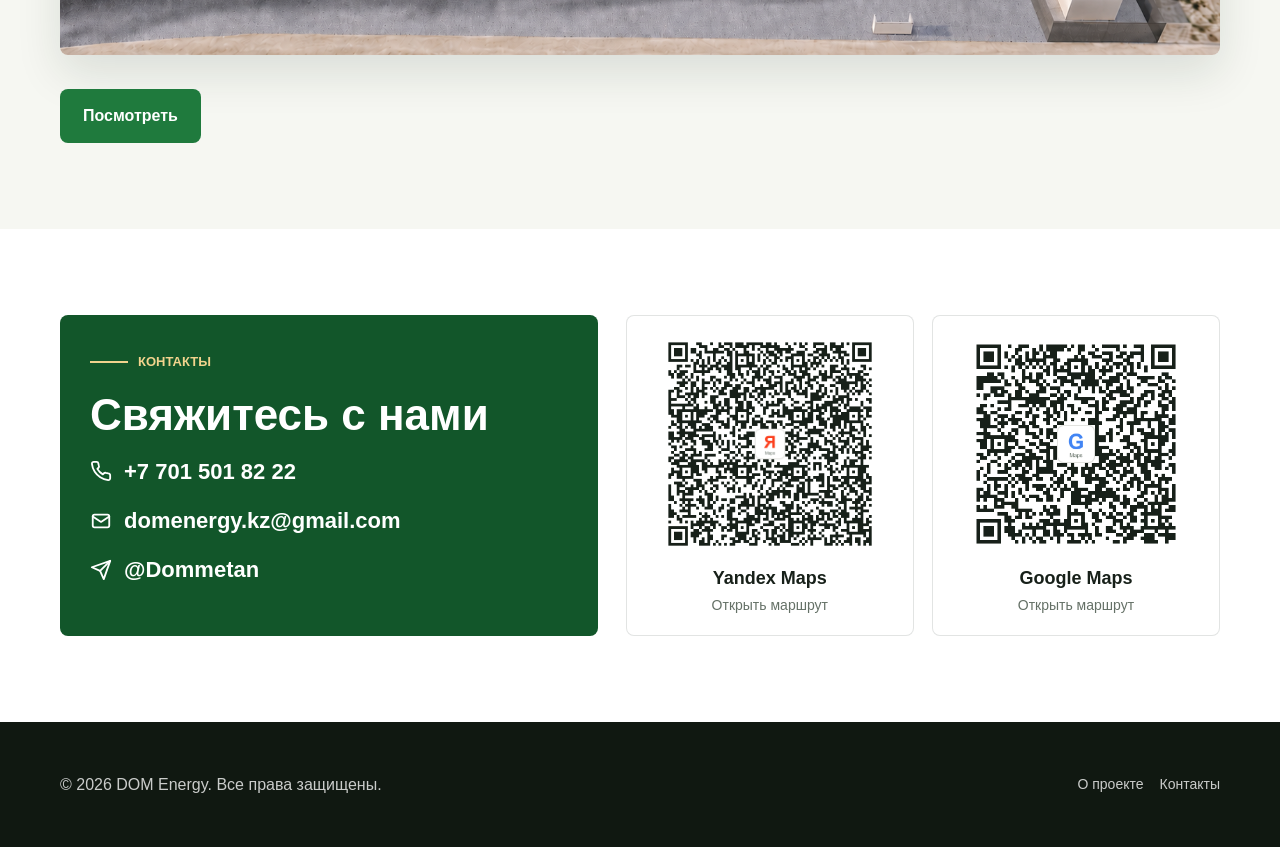
==== commit 4f69d68f: "Refine homepage plan preview" ====
--- a/index.html
+++ b/index.html
@@ -32,10 +32,10 @@
   </header>
 
   <main>
-    <section class="hero" style="--hero-image: url('../assets/images/hero-dom-station.jpg');">
+    <section class="hero home-hero" style="--hero-image: url('../assets/images/hero-dom-station.jpg');">
       <div class="container hero-content reveal">
-        <p class="eyebrow">DOM Metan Gas</p>
-        <h1>Многофункциональный придорожный комплекс с АГНКС</h1>
+        <p class="eyebrow">Многофункциональный придорожный комплекс с АГНКС</p>
+        <h1>DOM Metan Gas</h1>
         <p class="hero-text">Откройте для себя новый уровень дорожных услуг с нашим инновационным и экологичным комплексом.</p>
       </div>
     </section>
@@ -134,12 +134,6 @@
             </a>
           </div>
         </div>
-        <div class="route-benefits">
-          <article class="card route-benefit reveal"><strong>525 / 580 / 461 км</strong><span>расстояния между заправками: Хромтау - Арал, Арал - Шиели, Шиели - Шымкент.</span></article>
-          <article class="card route-benefit reveal"><strong>планирование</strong><span>понятные точки остановки помогают перевозчикам заранее рассчитывать топливо, время и отдых.</span></article>
-          <article class="card route-benefit reveal"><strong>-1905 км</strong><span>на направлении Ташкент - Оренбург - Ташкент за счет более короткой дороги.</span></article>
-          <article class="card route-benefit reveal"><strong>-935 км</strong><span>на маршруте Ташкент - Самара - Ташкент.</span></article>
-        </div>
       </div>
     </section>
 
@@ -166,8 +160,22 @@
           <article class="card service-card service-card--pending reveal"><div class="service-icon"><svg viewBox="0 0 24 24"><rect x="5" y="4" width="14" height="16" rx="2"/><circle cx="12" cy="13" r="4"/><path d="M8 7h.01M11 7h.01"/></svg></div><h3>Прачка</h3><p>Бытовой сервис для длительных маршрутов и грузоперевозок.</p><span class="service-status">В процессе строительства</span></article>
           <article class="card service-card service-card--pending reveal"><div class="service-icon"><svg viewBox="0 0 24 24"><path d="M8 4h8"/><path d="M12 4v4"/><path d="M7 10h10"/><path d="M8 14h.01M12 14h.01M16 14h.01M9 18h.01M15 18h.01"/></svg></div><h3>Душ и туалет</h3><p>Чистые санитарные зоны для водителей и пассажиров.</p><span class="service-status">В процессе строительства</span></article>
         </div>
+      </div>
+    </section>
+
+    <section class="section">
+      <div class="container">
+        <div class="plan-section-title reveal">
+          <p class="eyebrow">Территория</p>
+          <h2>План комплекса</h2>
+        </div>
+        <div class="plan-layout plan-layout--full">
+          <div class="plan-image reveal">
+            <img src="assets/images/territory-plan.png" alt="План территории комплекса DOM с отмеченными зонами">
+          </div>
+        </div>
         <div class="section-actions reveal">
-          <a class="btn btn-outline" href="plan.html">План комплекса</a>
+          <a class="btn btn-primary" href="plan.html">Посмотреть</a>
         </div>
       </div>
     </section>
--- a/css/style.css
+++ b/css/style.css
@@ -17,15 +17,22 @@
 }
 
 html {
+  width: 100%;
+  margin: 0;
+  padding: 0;
   scroll-behavior: smooth;
+  overflow-x: clip;
 }
 
 body {
+  width: 100%;
   margin: 0;
+  padding: 0;
   font-family: Arial, Helvetica, sans-serif;
   color: var(--text);
   background: var(--bg);
   line-height: 1.6;
+  overflow-x: clip;
 }
 
 img {
@@ -48,6 +55,7 @@
   position: sticky;
   top: 0;
   z-index: 50;
+  margin: 0;
   background: rgba(246, 247, 242, 0.92);
   border-bottom: 1px solid var(--line);
   backdrop-filter: blur(14px);
@@ -173,6 +181,10 @@
   max-width: none;
 }
 
+.home-hero {
+  align-items: center;
+}
+
 .hero-content h1,
 .hero-content .hero-text {
   max-width: 880px;
@@ -352,6 +364,31 @@
   stroke-width: 2;
   stroke-linecap: round;
   stroke-linejoin: round;
+}
+
+.fornovo-brand {
+  display: flex;
+  align-items: center;
+  justify-content: space-between;
+  gap: 18px;
+  min-height: 64px;
+  margin-bottom: 18px;
+}
+
+.fornovo-brand img {
+  width: min(230px, calc(100% - 74px));
+  height: auto;
+}
+
+.italy-flag {
+  flex: 0 0 56px;
+  width: 56px;
+  height: 38px;
+  overflow: hidden;
+  border: 1px solid var(--line);
+  border-radius: 4px;
+  background: linear-gradient(90deg, #009246 0 33.333%, #fff 33.333% 66.666%, #ce2b37 66.666%);
+  box-shadow: 0 5px 12px rgba(15, 38, 22, 0.1);
 }
 
 .service-card--pending {
@@ -732,6 +769,10 @@
   align-items: start;
 }
 
+.plan-layout--full {
+  display: block;
+}
+
 .plan-section-title {
   margin-bottom: 34px;
 }
@@ -805,7 +846,7 @@
 }
 
 .plan-number--black {
-  background: #172019;
+  background: #000;
 }
 
 .contact-box {
@@ -950,12 +991,19 @@
     padding: 18px 16px 22px;
     border-bottom: 1px solid var(--line);
     background: var(--surface);
-    transform: translateY(-120%);
-    transition: transform 0.24s ease;
+    transform: translateY(-130%);
+    visibility: hidden;
+    opacity: 0;
+    pointer-events: none;
+    transition: transform 0.24s ease, opacity 0.18s ease, visibility 0s linear 0.24s;
   }
 
   .site-nav.is-open {
     transform: translateY(0);
+    visibility: visible;
+    opacity: 1;
+    pointer-events: auto;
+    transition-delay: 0s;
   }
 
   .nav-list {
@@ -999,25 +1047,72 @@
 
 @media (max-width: 680px) {
   .container {
-    width: min(100% - 24px, 1160px);
-  }
+    width: min(calc(100% - 24px), 1160px);
+  }
+
 
   .header-inner {
-    min-height: 68px;
+    min-height: 64px;
   }
 
   .logo img {
-    width: 128px;
-    max-height: 46px;
+    width: 124px;
+    max-height: 42px;
   }
 
   .site-nav {
-    top: 68px;
+    top: 64px;
   }
 
   .hero {
     min-height: 620px;
     padding: 86px 0 48px;
+  }
+
+  .home-hero {
+    align-items: center;
+    min-height: calc(100svh - 64px);
+    padding: 32px 0;
+    background-position: 58% center;
+  }
+
+  .home-hero .hero-content {
+    max-width: 100%;
+    margin-top: 0;
+    margin-bottom: 0;
+  }
+
+  .home-hero h1 {
+    max-width: 100%;
+    font-size: 38px;
+    overflow-wrap: normal;
+  }
+
+  .home-hero .hero-text {
+    max-width: 100%;
+    margin-top: 18px;
+    font-size: 17px;
+    line-height: 1.5;
+  }
+
+  .home-hero .eyebrow {
+    max-width: 100%;
+    margin-bottom: 14px;
+    line-height: 1.4;
+  }
+
+  .home-hero .eyebrow::before {
+    flex: 0 0 38px;
+  }
+
+  .hero:not(.home-hero) {
+    align-items: center;
+    min-height: calc(100svh - 64px);
+    padding: 32px 0;
+  }
+
+  .hero:not(.home-hero) .hero-content {
+    margin-top: -120px;
   }
 
   .page-hero {
@@ -1087,3 +1182,9 @@
     flex-direction: column;
   }
 }
+
+@media (max-width: 390px) {
+  .home-hero h1 {
+    font-size: 29px;
+  }
+}
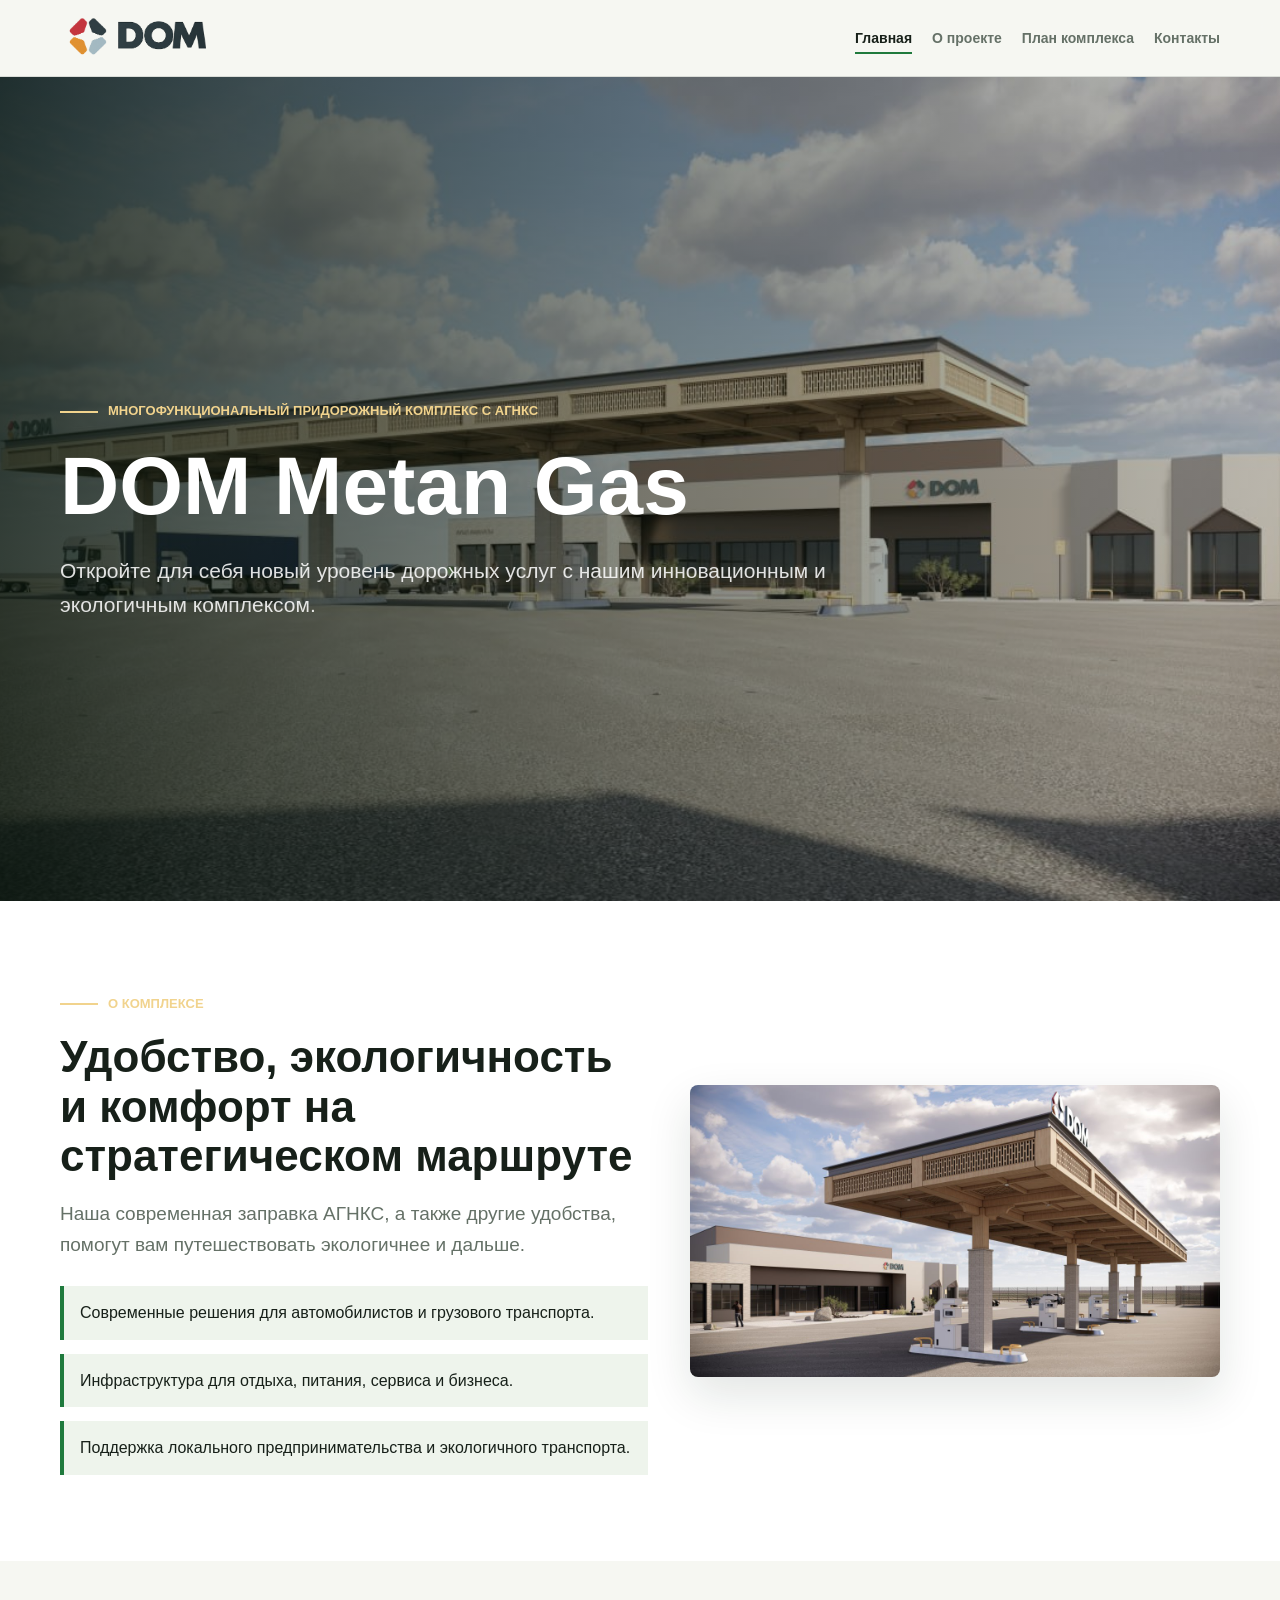
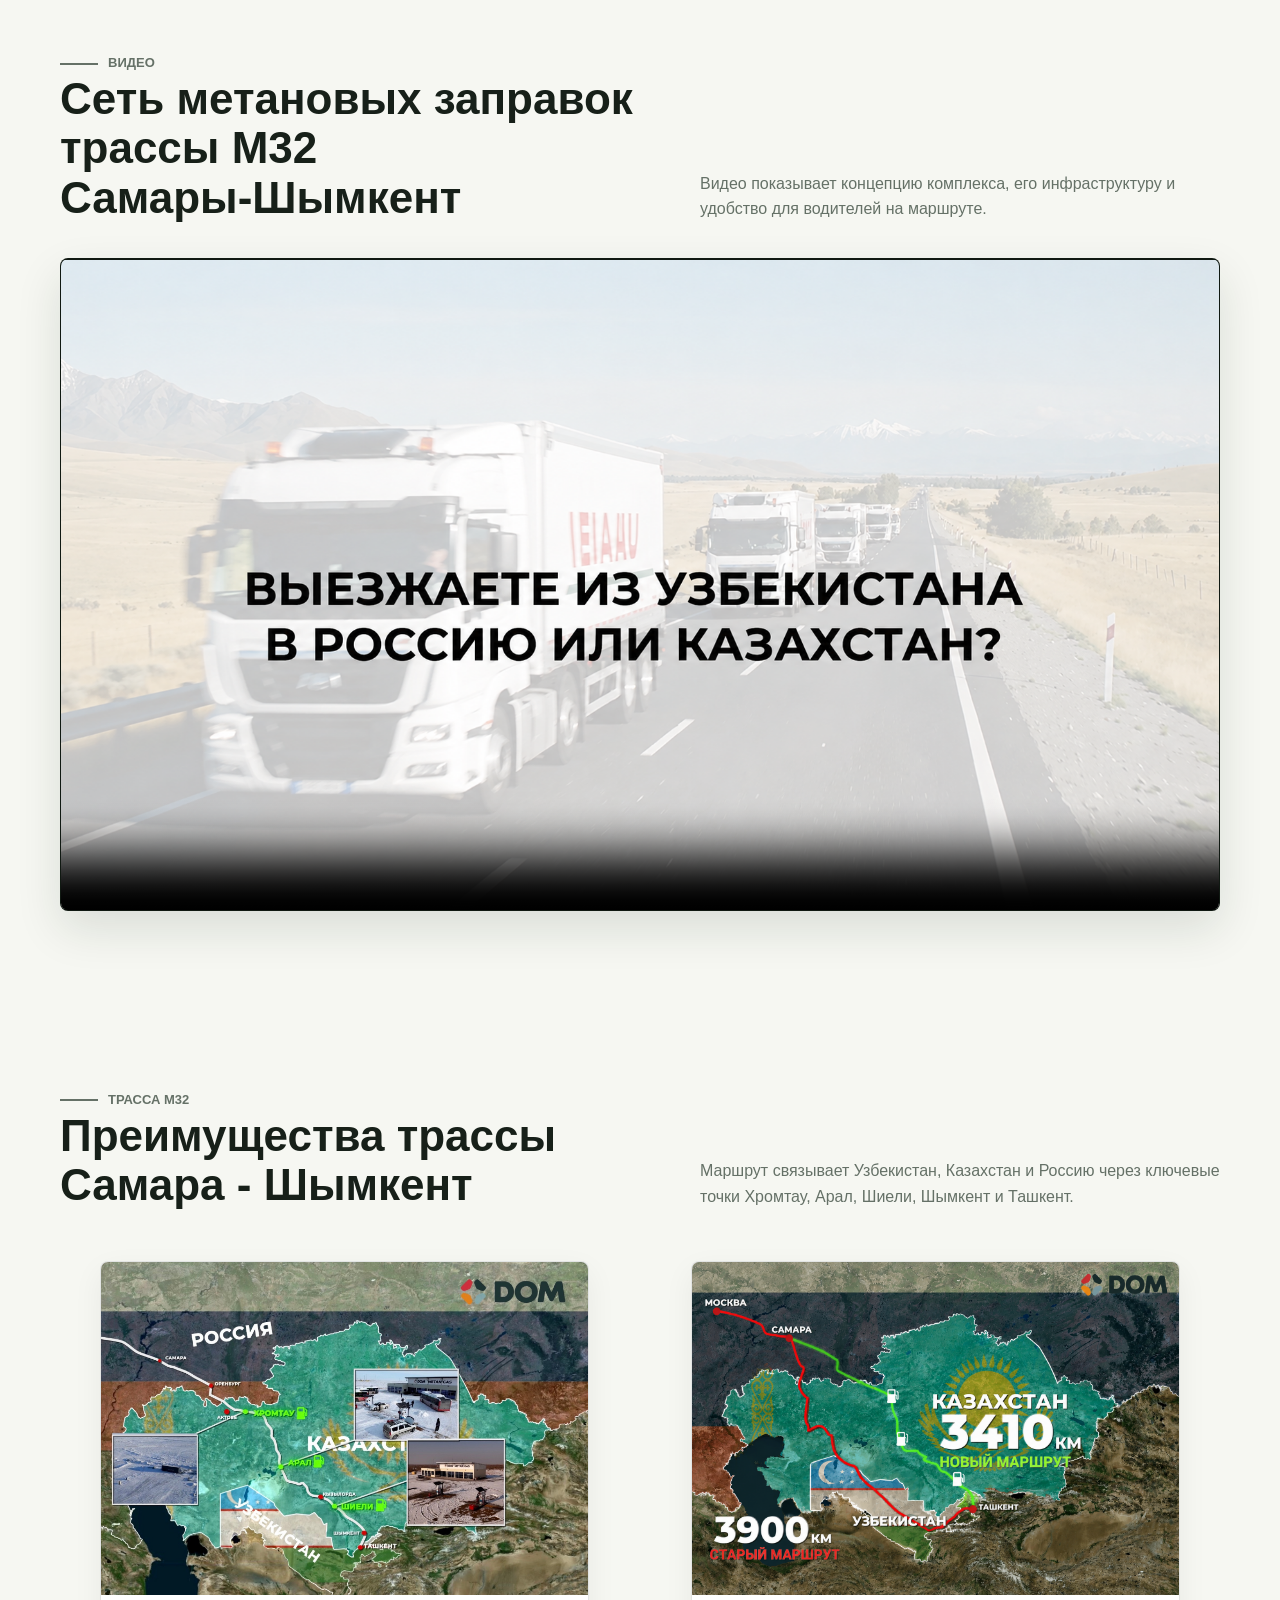
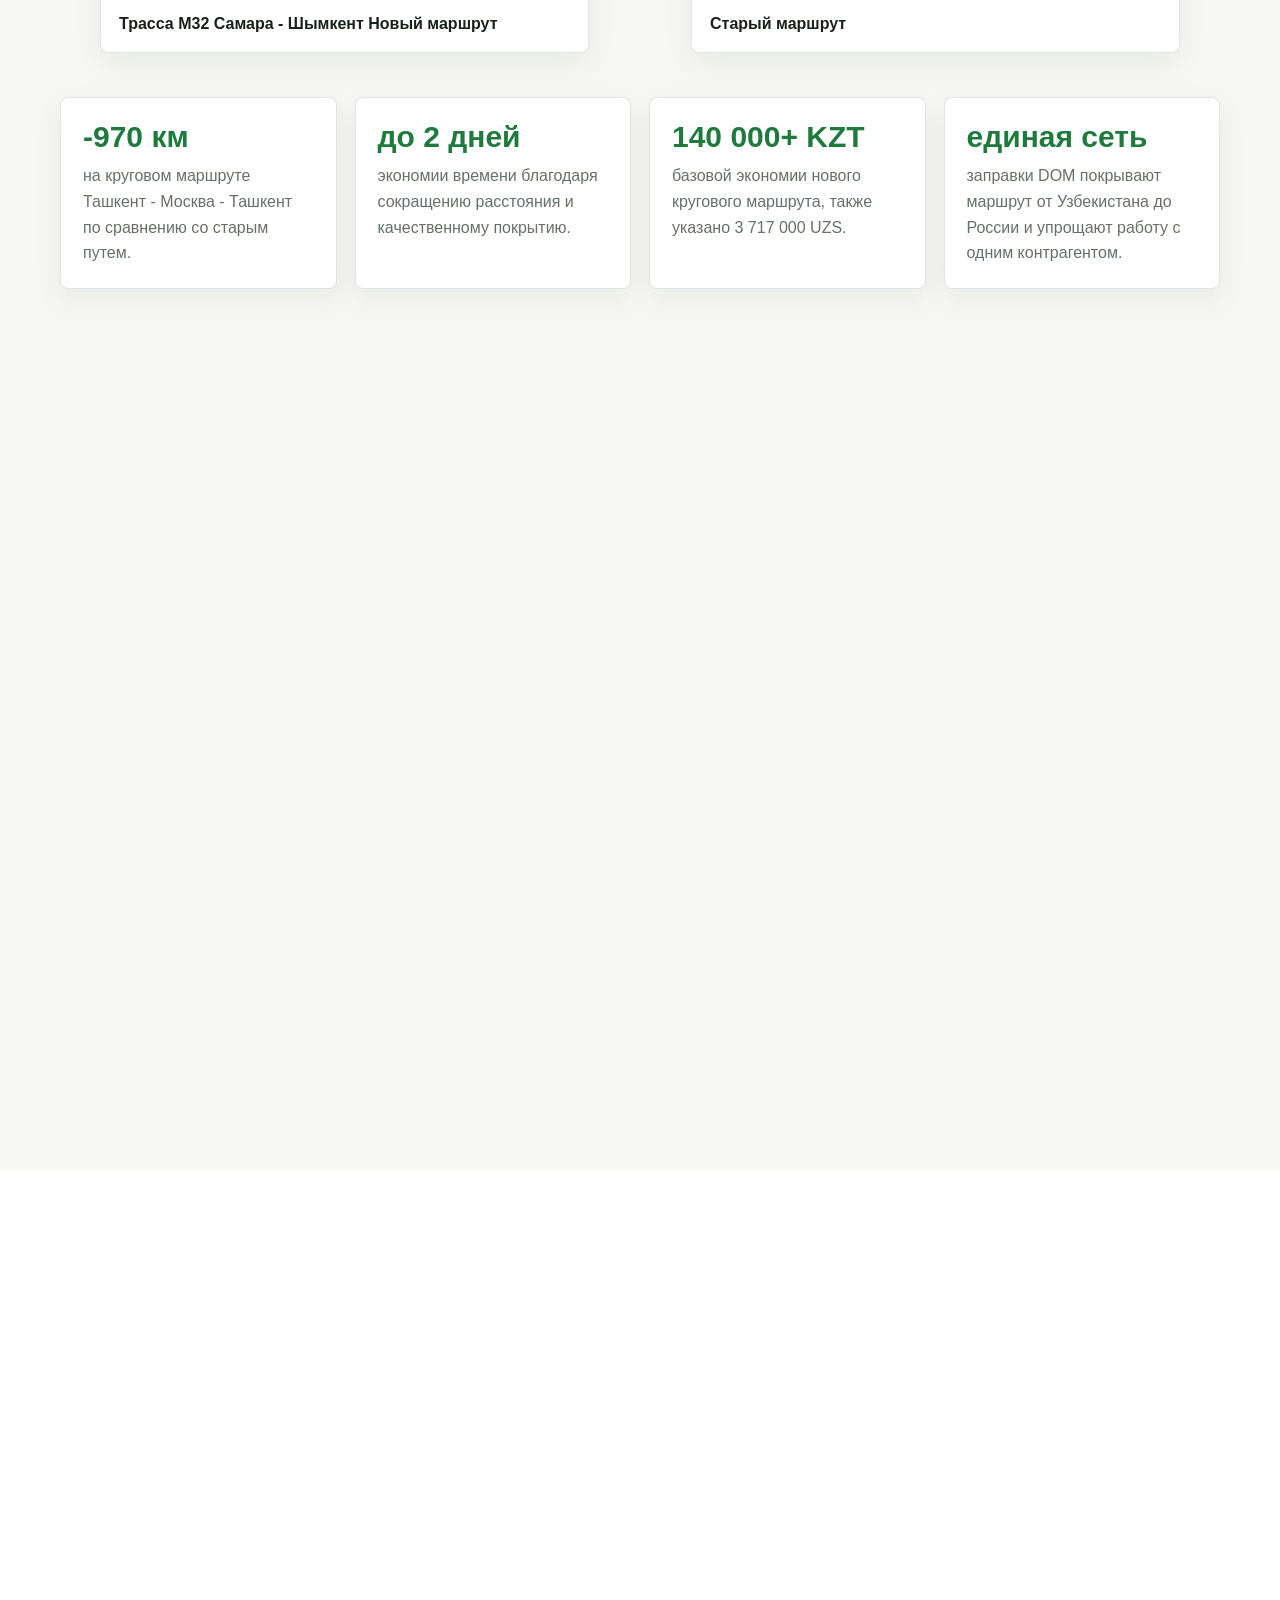
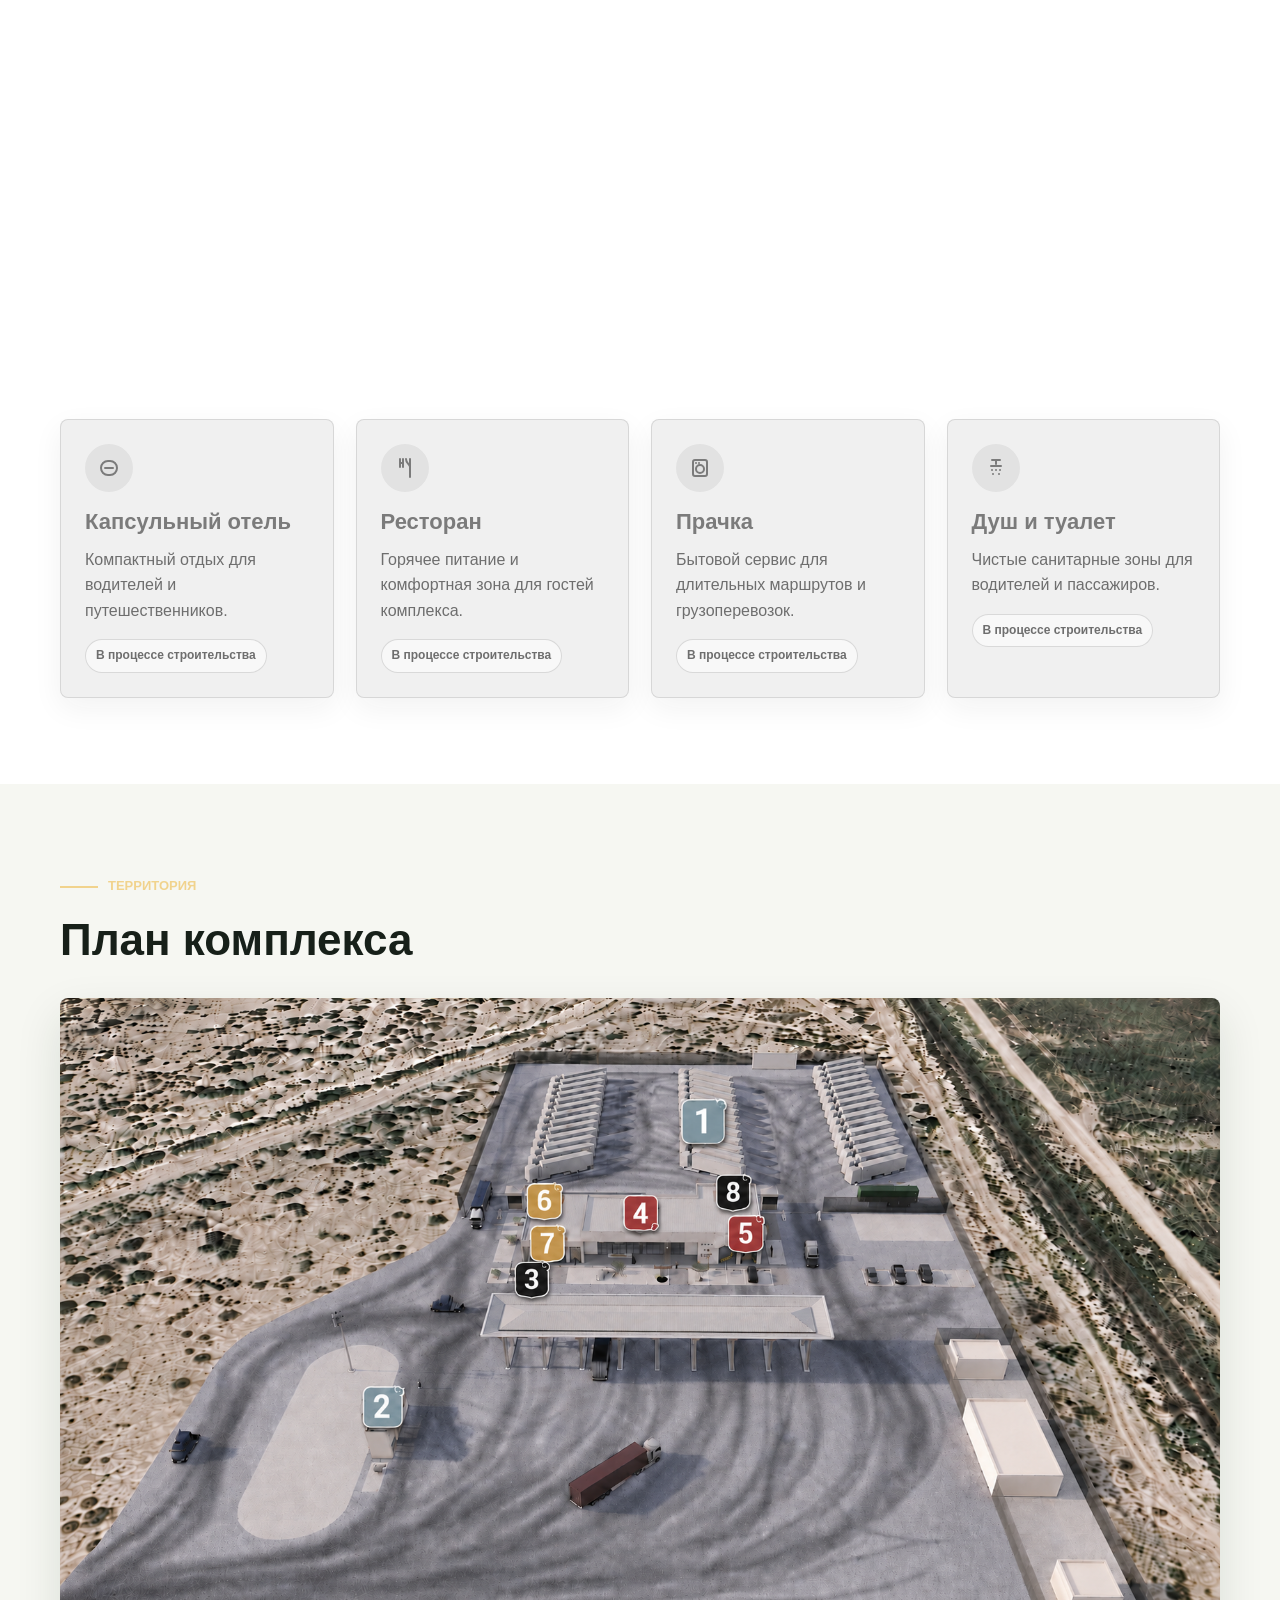
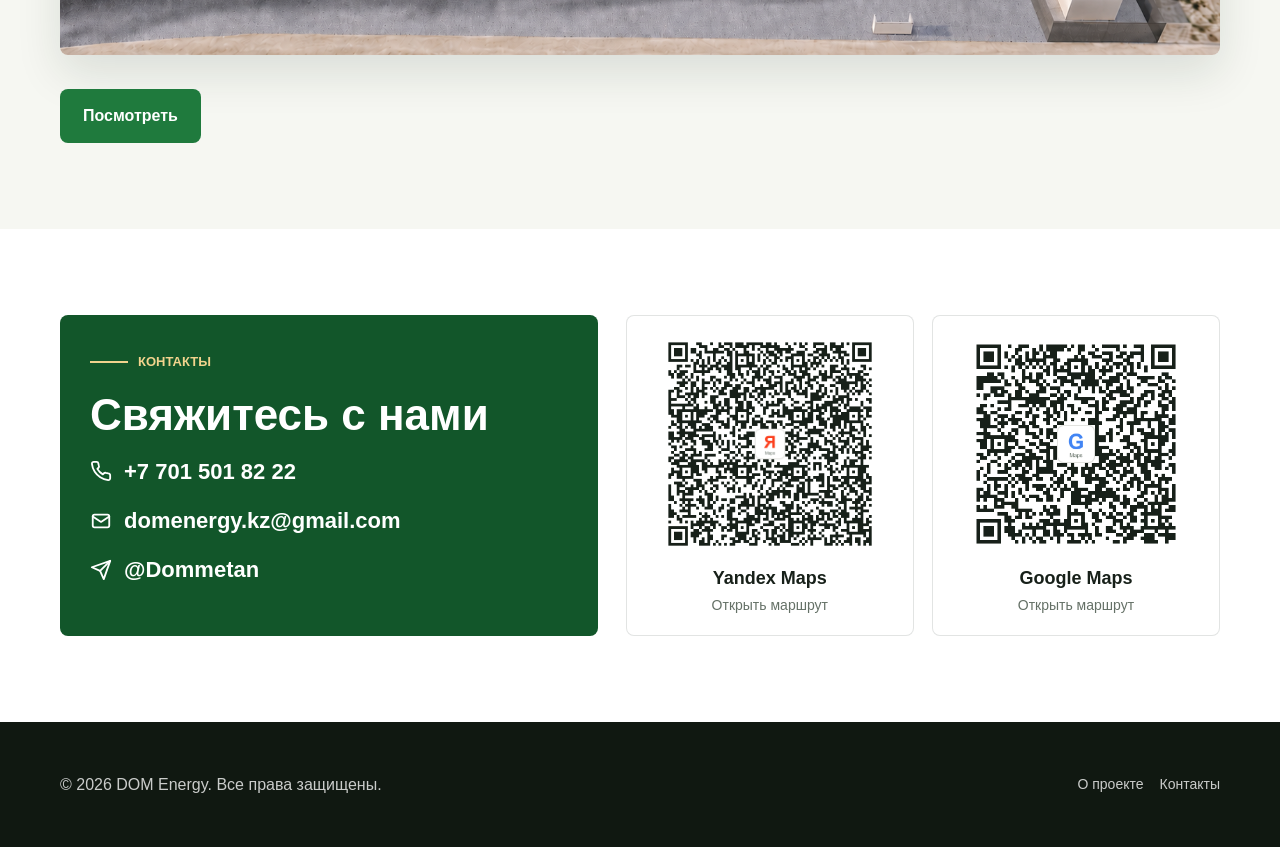
==== commit ad29f497: "Replace homepage video" ====
--- a/index.html
+++ b/index.html
@@ -69,15 +69,12 @@
           <p>Видео показывает концепцию комплекса, его инфраструктуру и удобство для водителей на маршруте.</p>
         </div>
         <div class="video-frame reveal">
-          <video controls preload="metadata" poster="assets/images/video_obl.png">
-            <source src="assets/videos/metan-gas-final.mp4" type="video/mp4">
-            Ваш браузер не поддерживает воспроизведение видео.
+          <video controls playsinline poster="assets/images/video_obl.png">
+            <source src="assets/videos/dom-metan-gas-short.mp4" type="video/mp4">
           </video>
-          <button class="video-play-button" type="button" aria-label="Запустить видео">
-            <svg viewBox="0 0 24 24" aria-hidden="true"><path d="m8 5 11 7-11 7z"/></svg>
-          </button>
-        </div>
-      </div>
+        </div>
+      </div>
+
     </section>
 
     <section class="section">
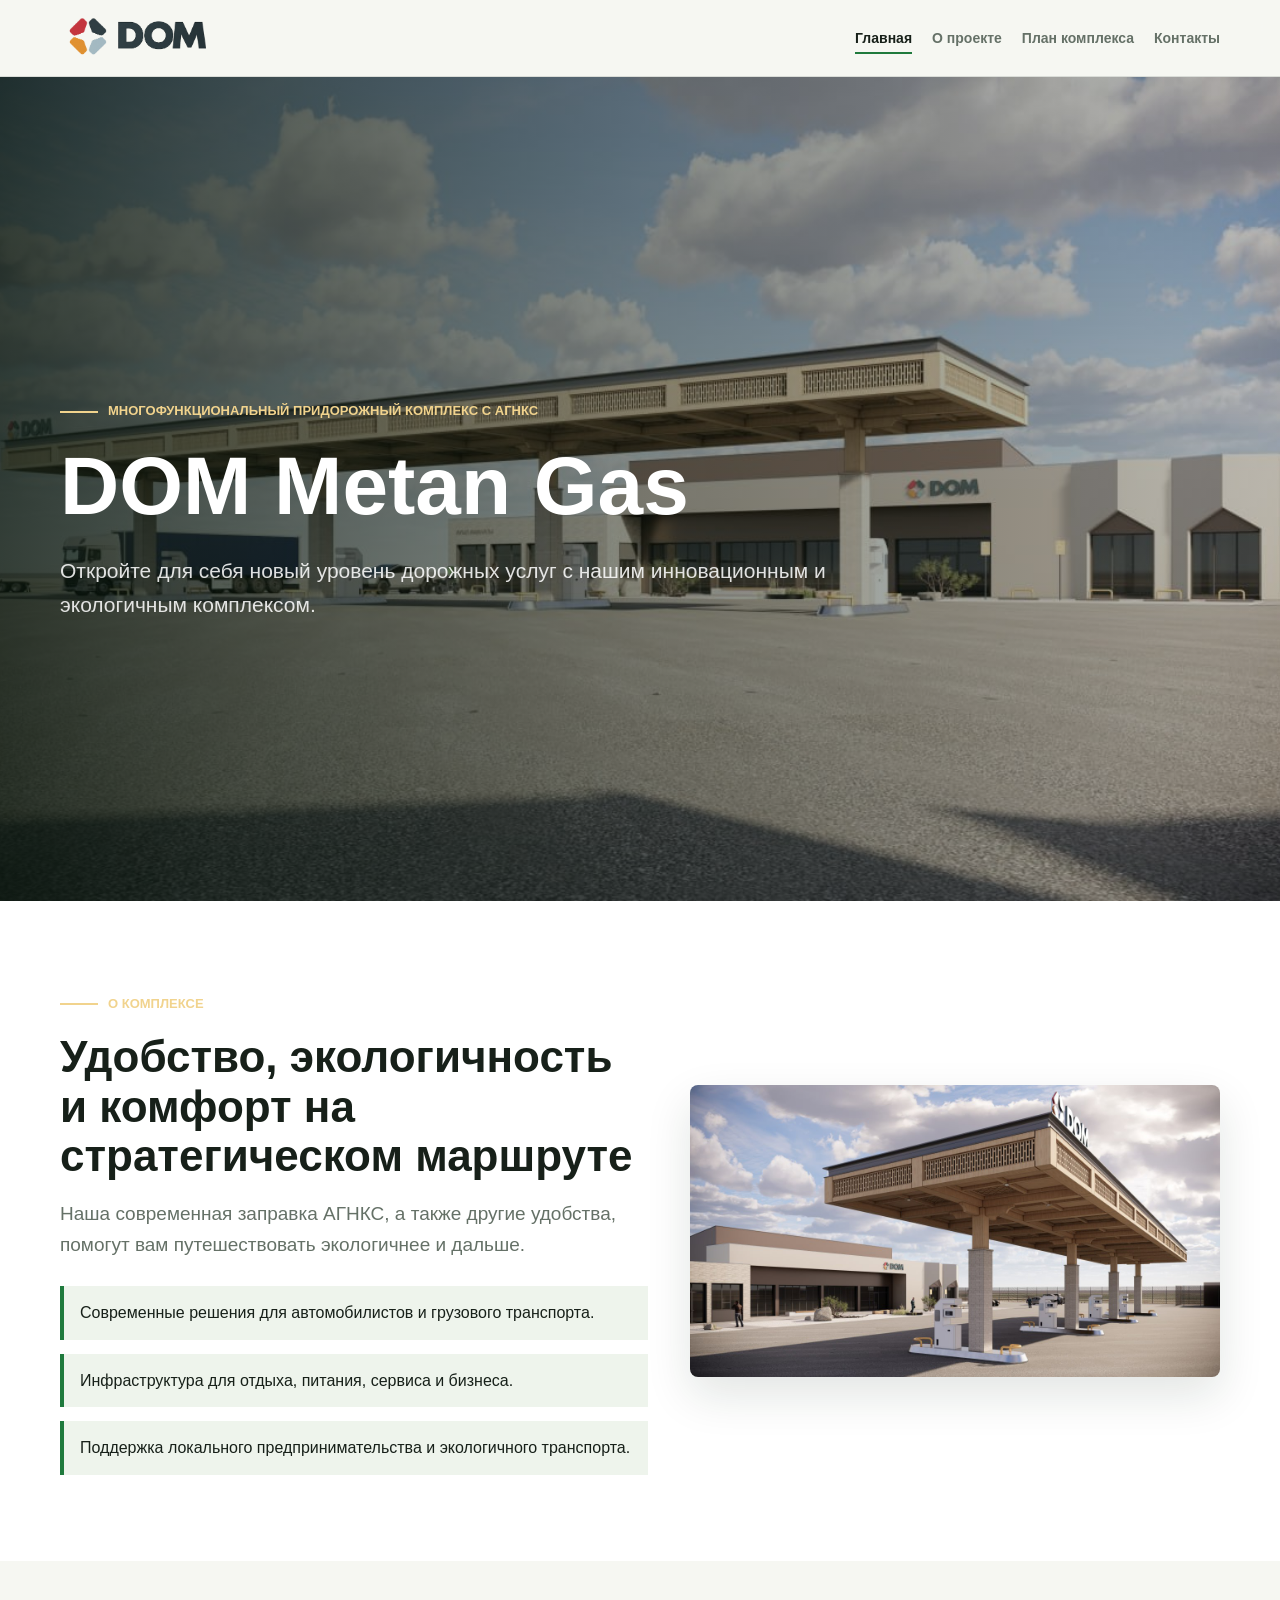
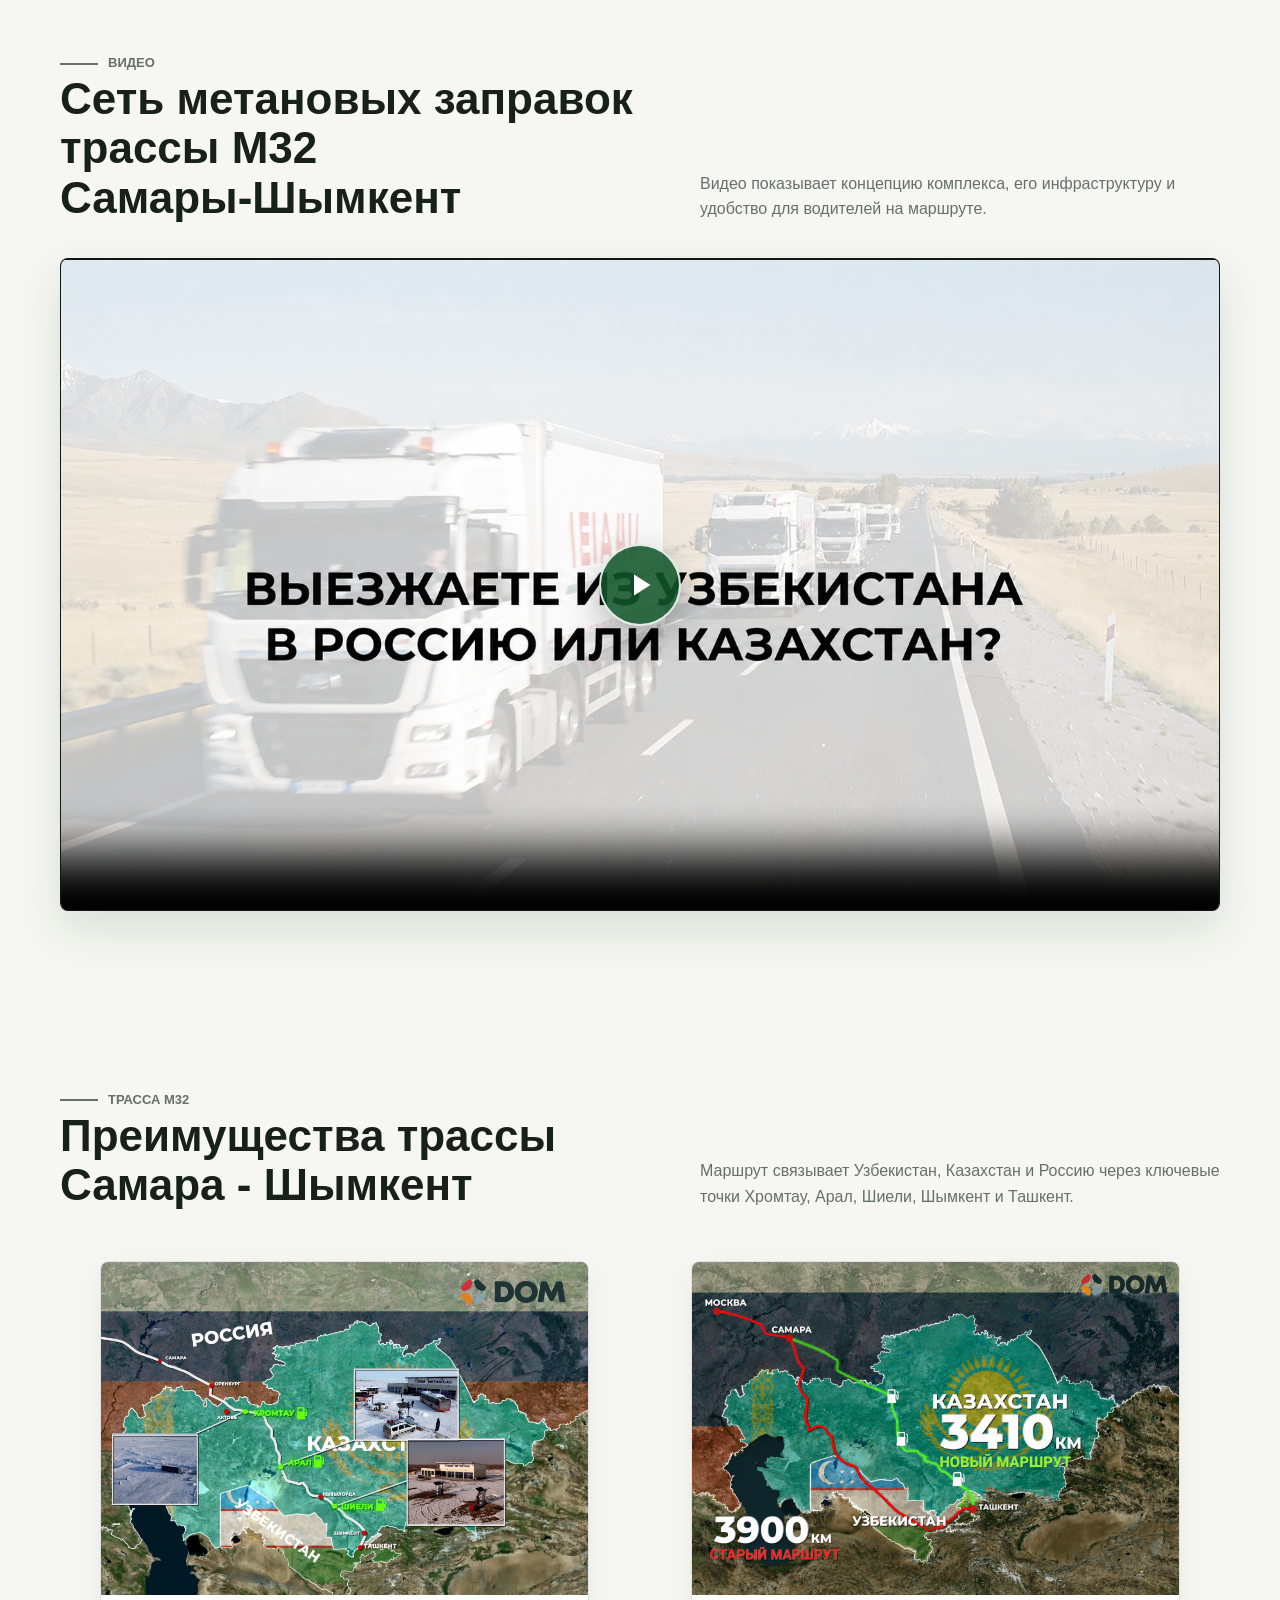
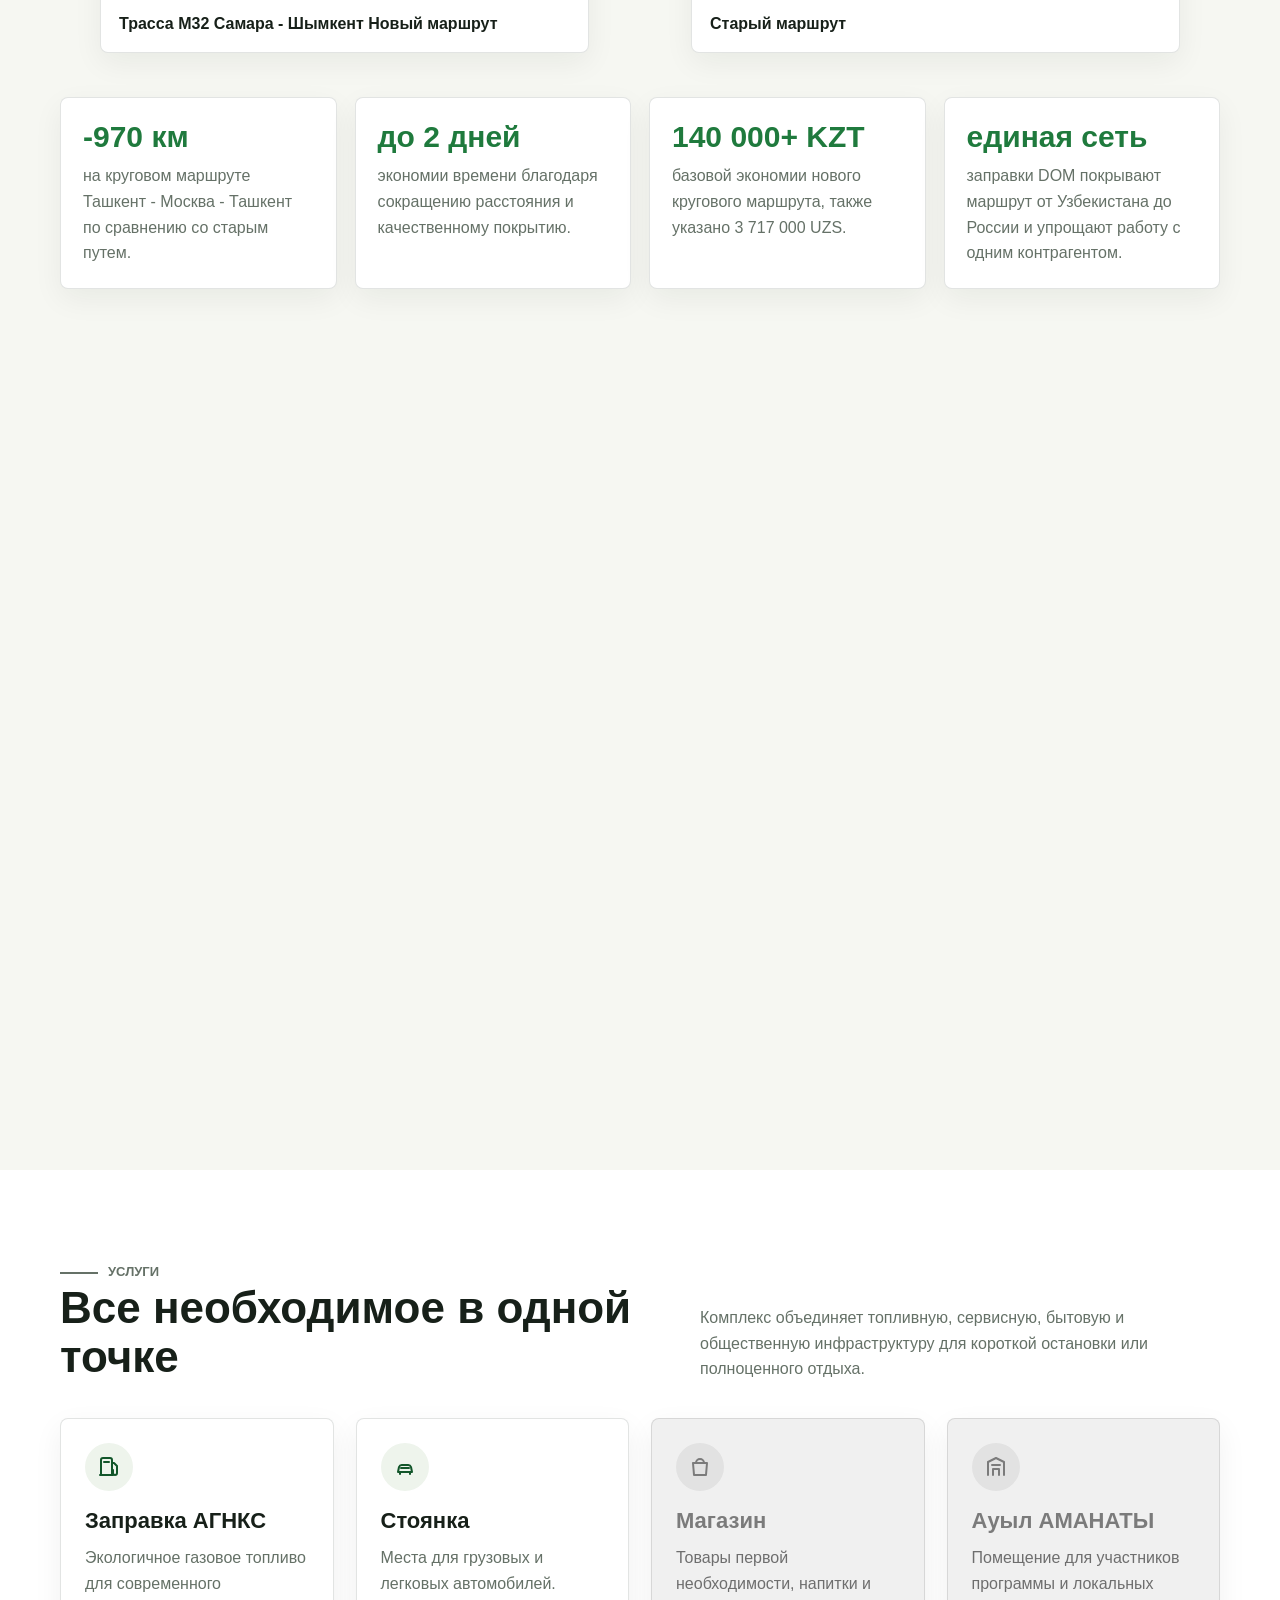
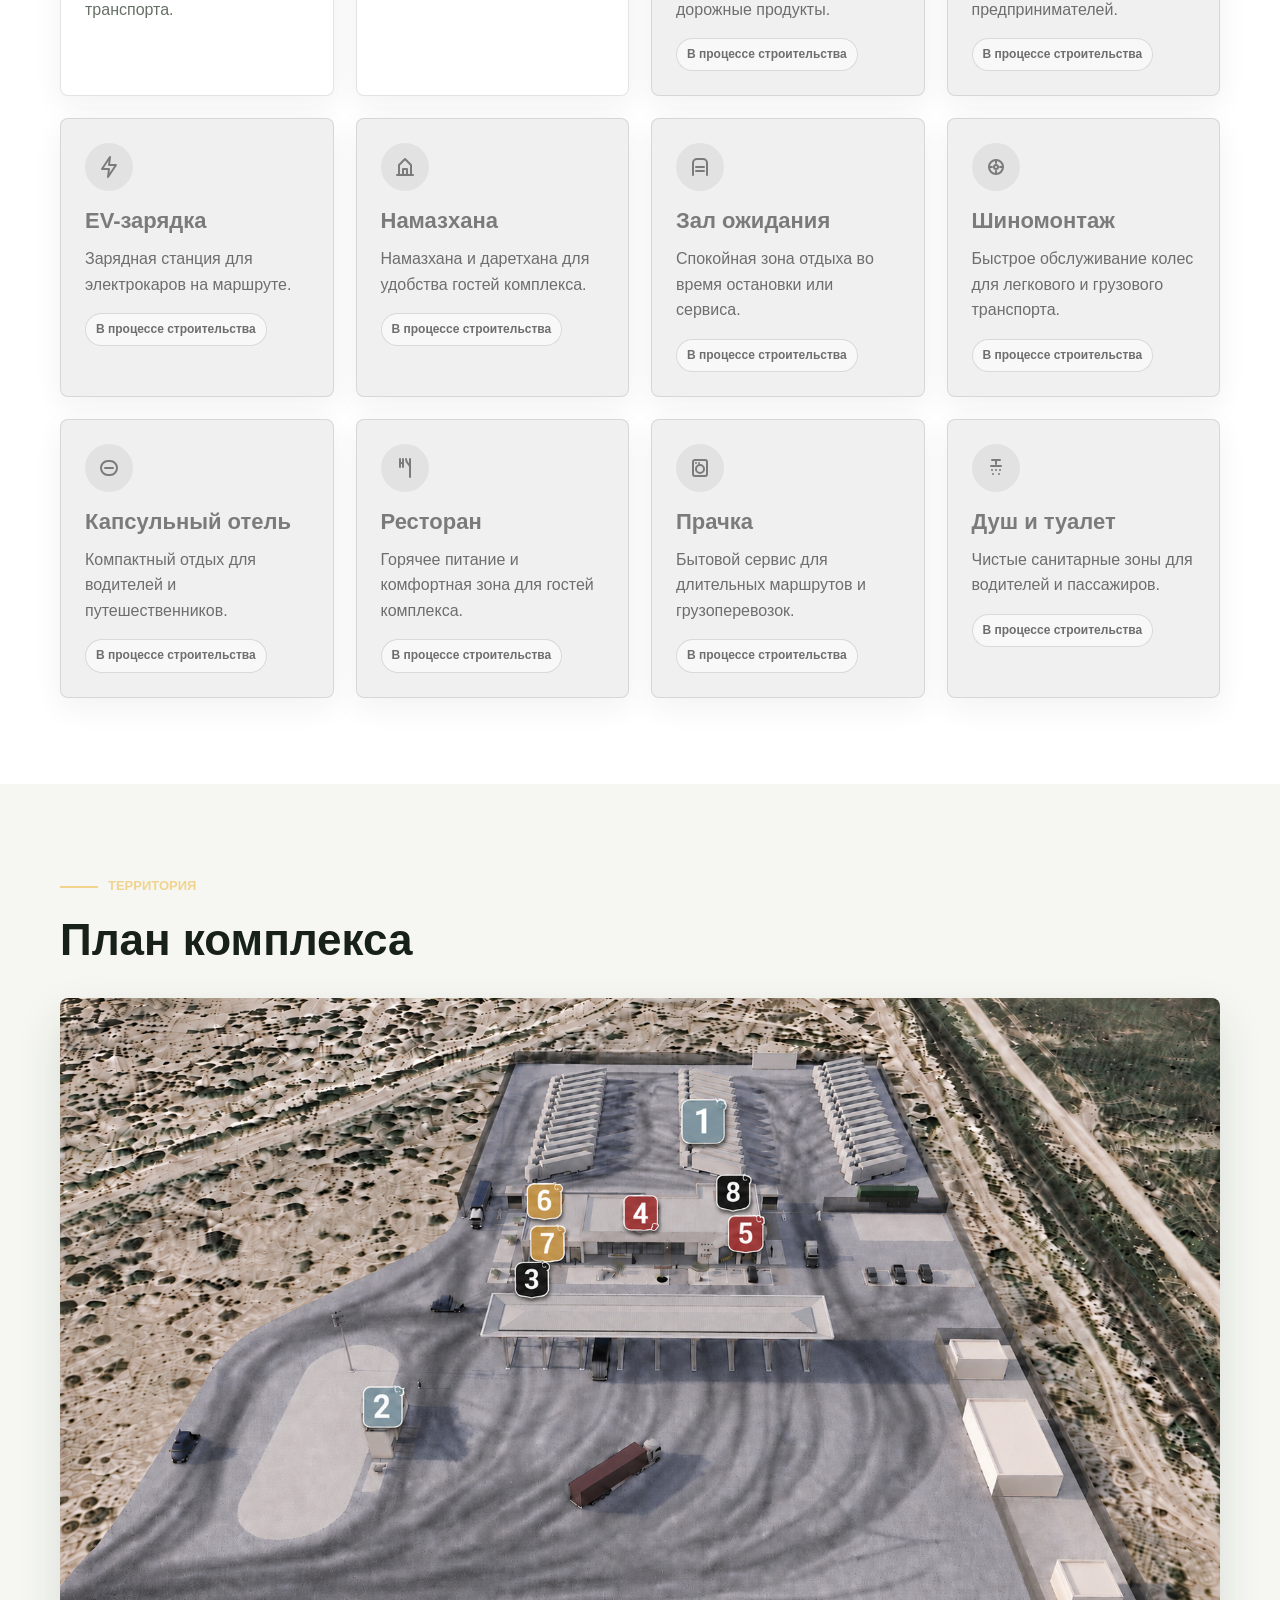
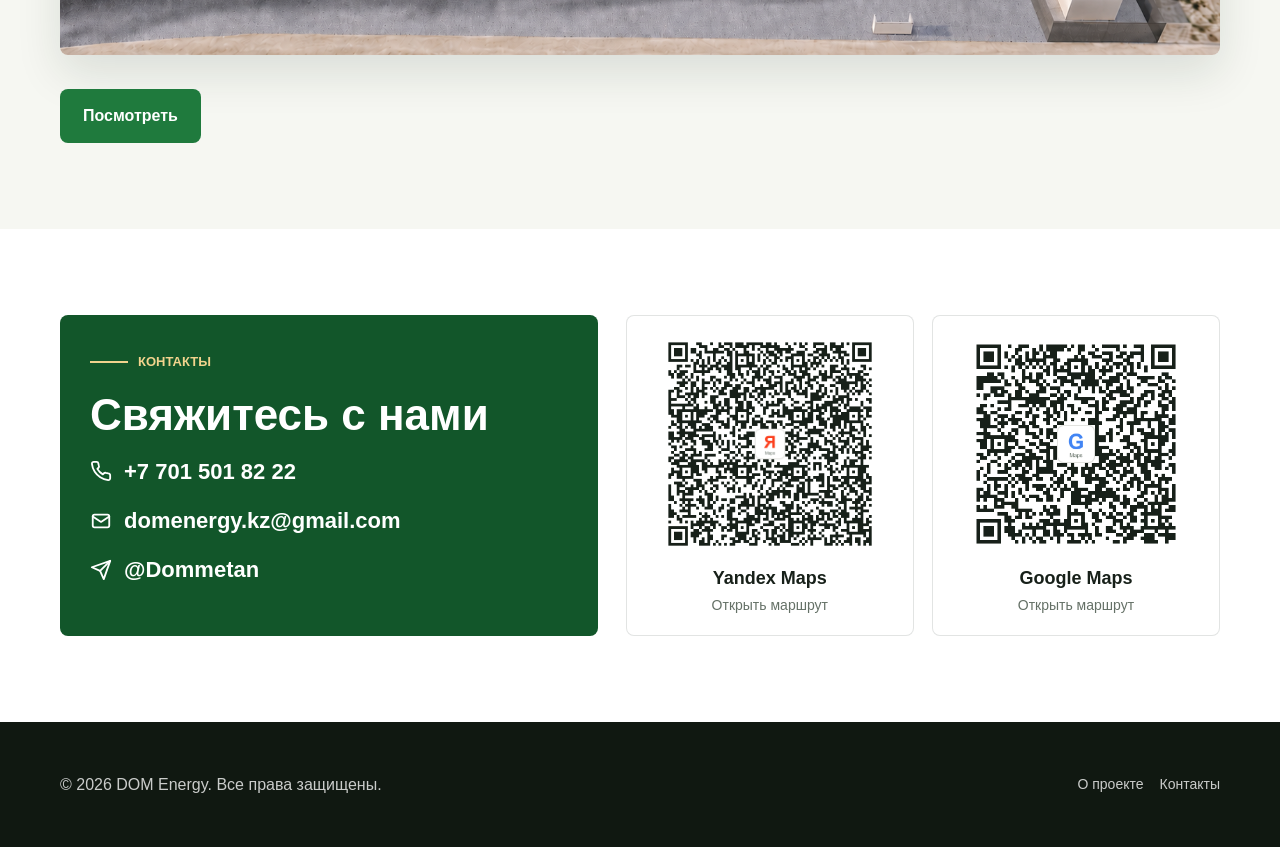
==== commit 4094b775: "Keep custom video player" ====
--- a/index.html
+++ b/index.html
@@ -69,9 +69,13 @@
           <p>Видео показывает концепцию комплекса, его инфраструктуру и удобство для водителей на маршруте.</p>
         </div>
         <div class="video-frame reveal">
-          <video controls playsinline poster="assets/images/video_obl.png">
+          <video controls preload="metadata" poster="assets/images/video_obl.png">
             <source src="assets/videos/dom-metan-gas-short.mp4" type="video/mp4">
+            Ваш браузер не поддерживает воспроизведение видео.
           </video>
+          <button class="video-play-button" type="button" aria-label="Запустить видео">
+            <svg viewBox="0 0 24 24" aria-hidden="true"><path d="m8 5 11 7-11 7z"/></svg>
+          </button>
         </div>
       </div>
 
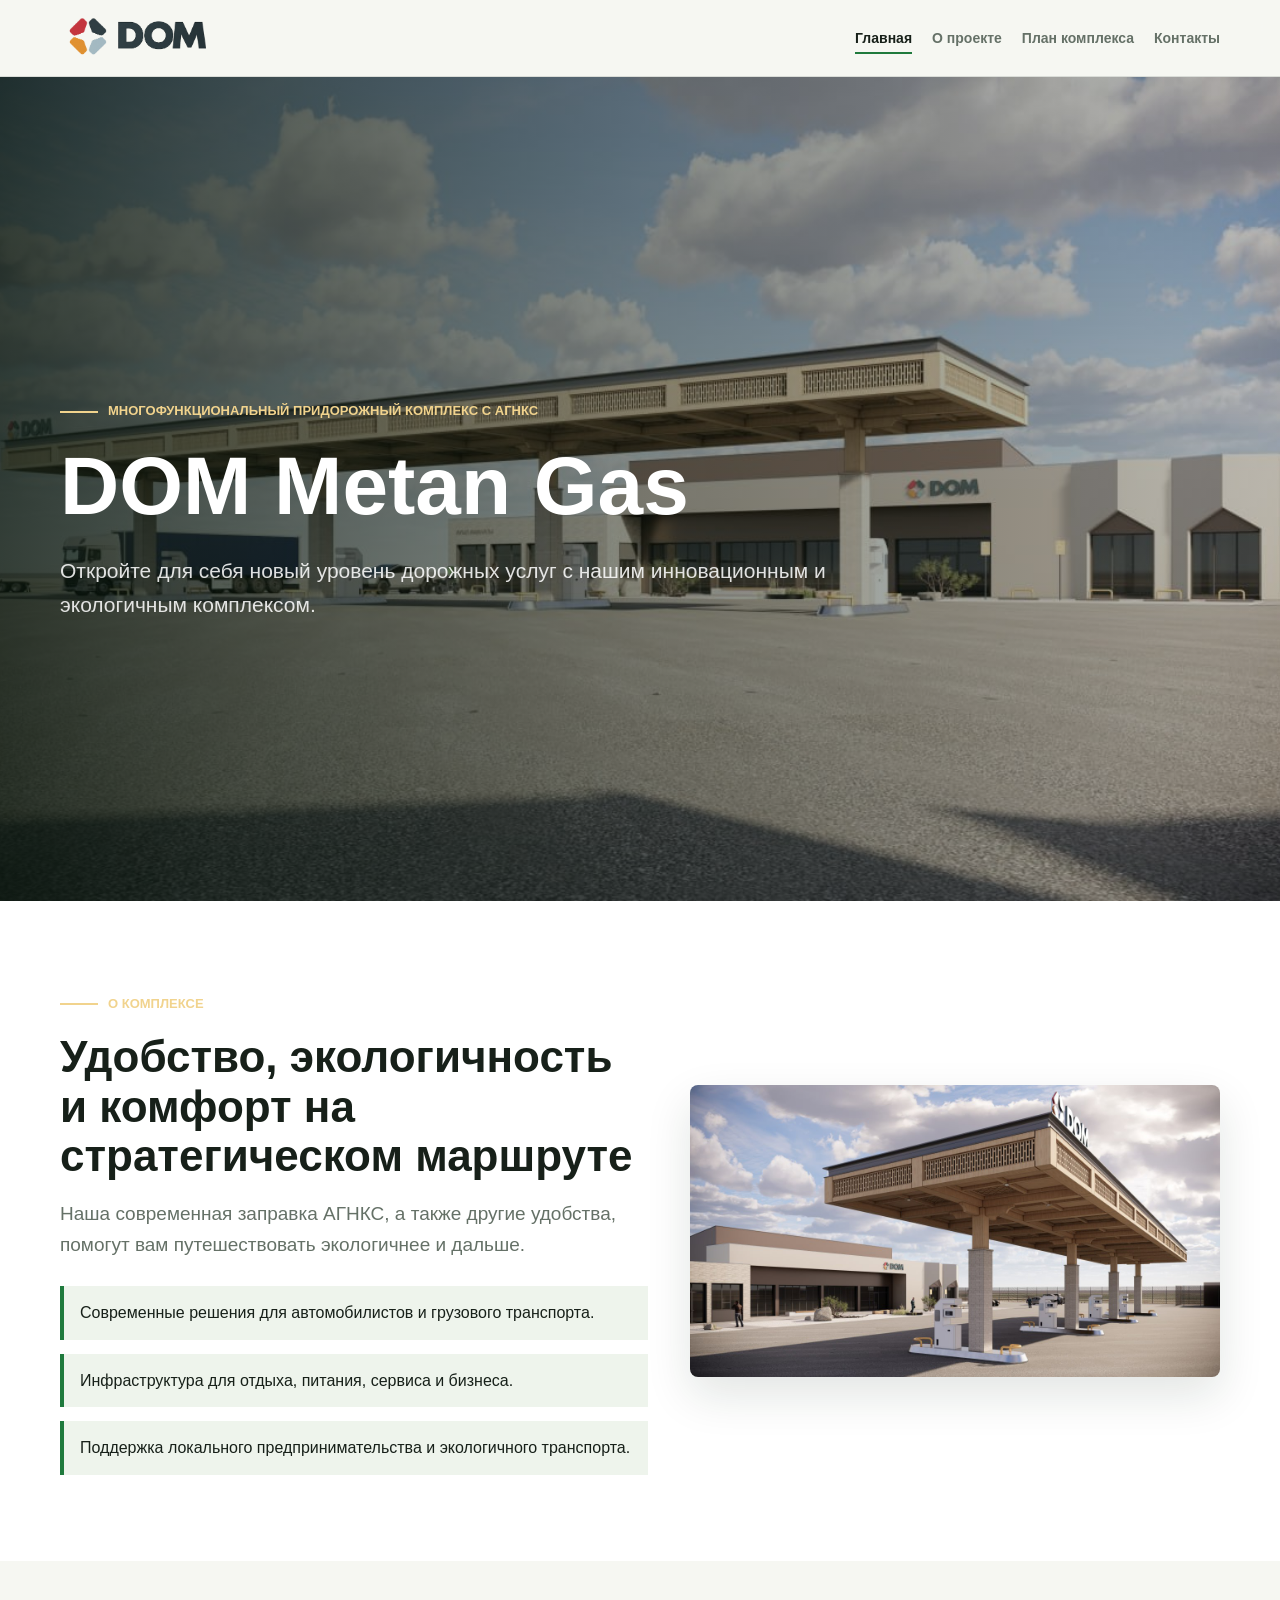
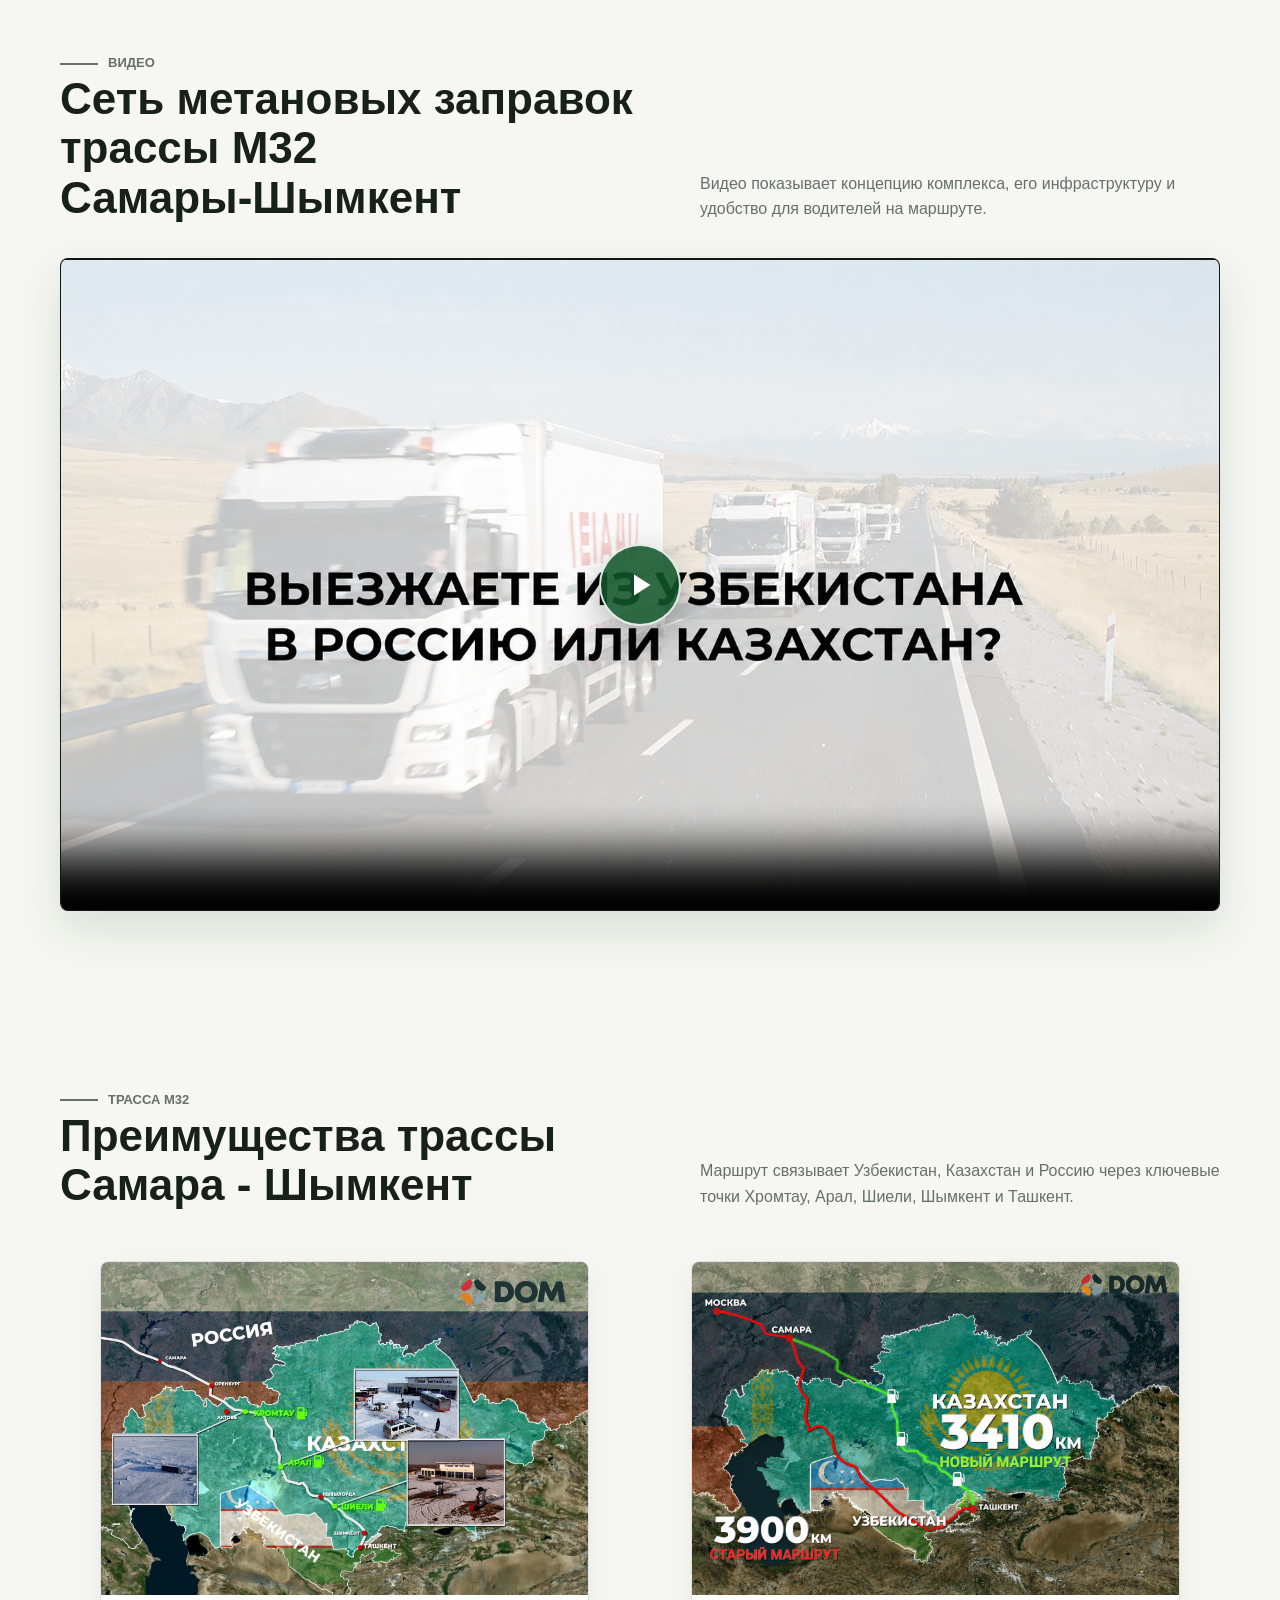
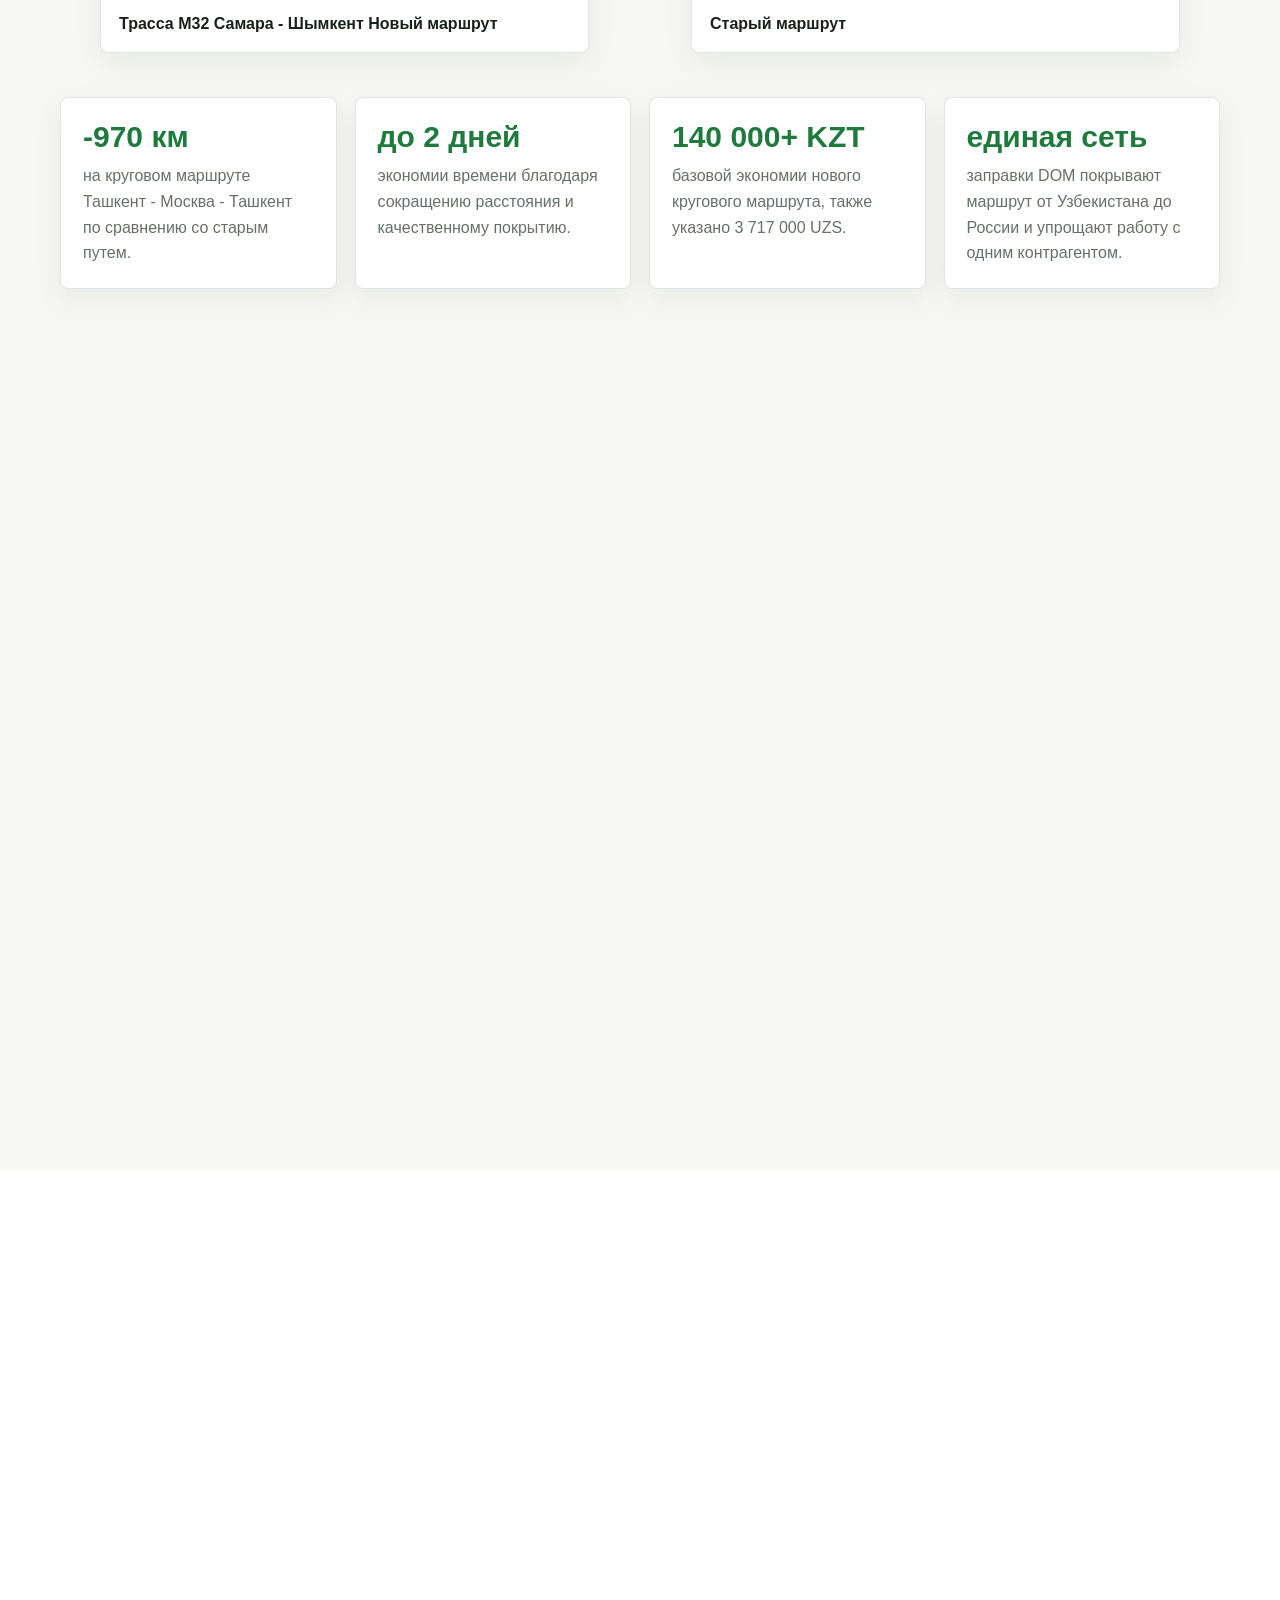
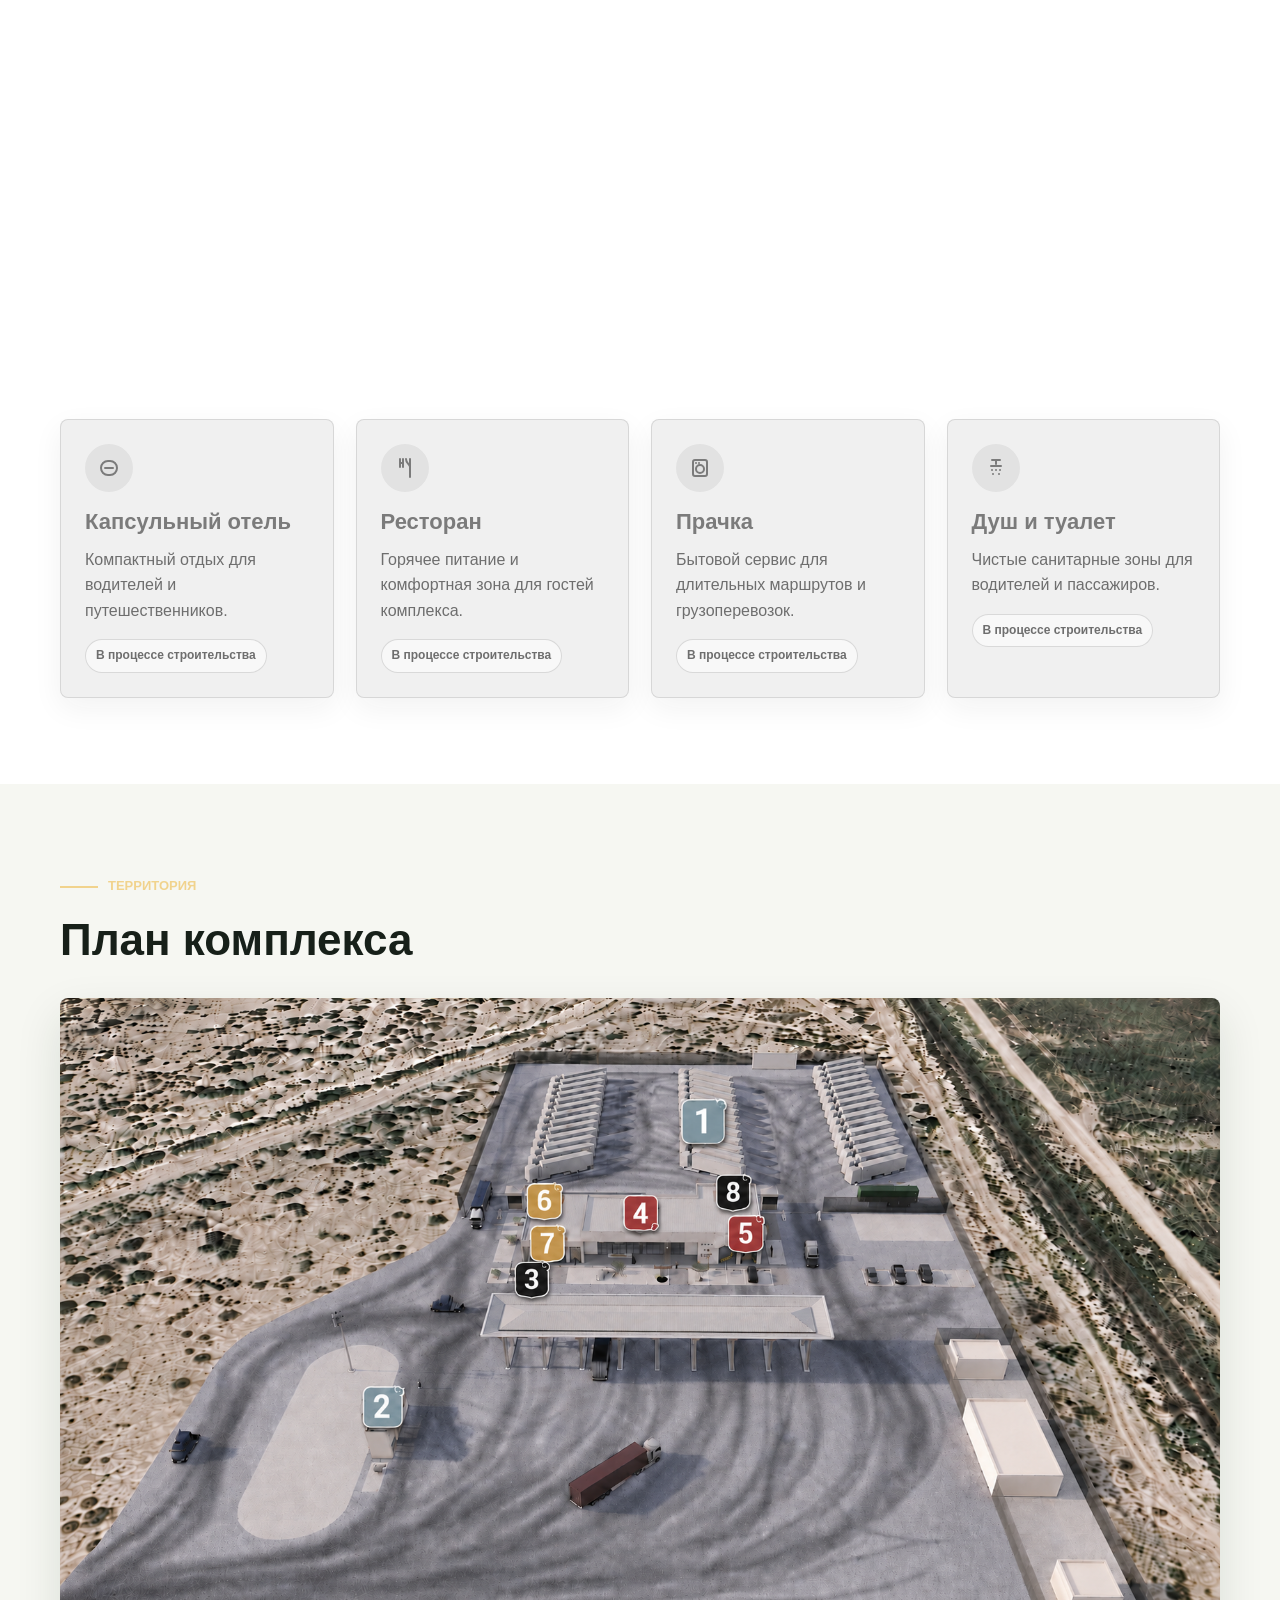
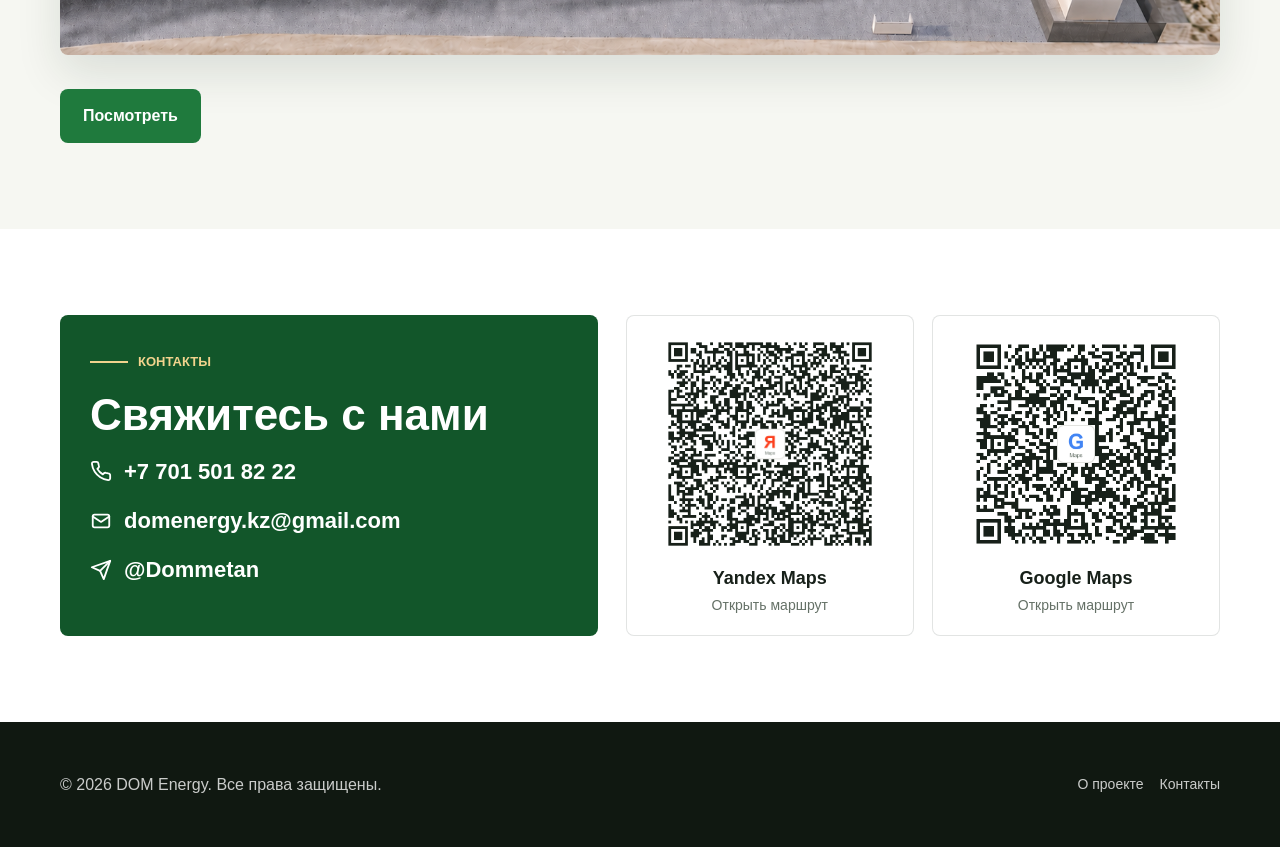
==== commit af5accee: "Clean up video markup" ====
--- a/index.html
+++ b/index.html
@@ -78,7 +78,6 @@
           </button>
         </div>
       </div>
-
     </section>
 
     <section class="section">
